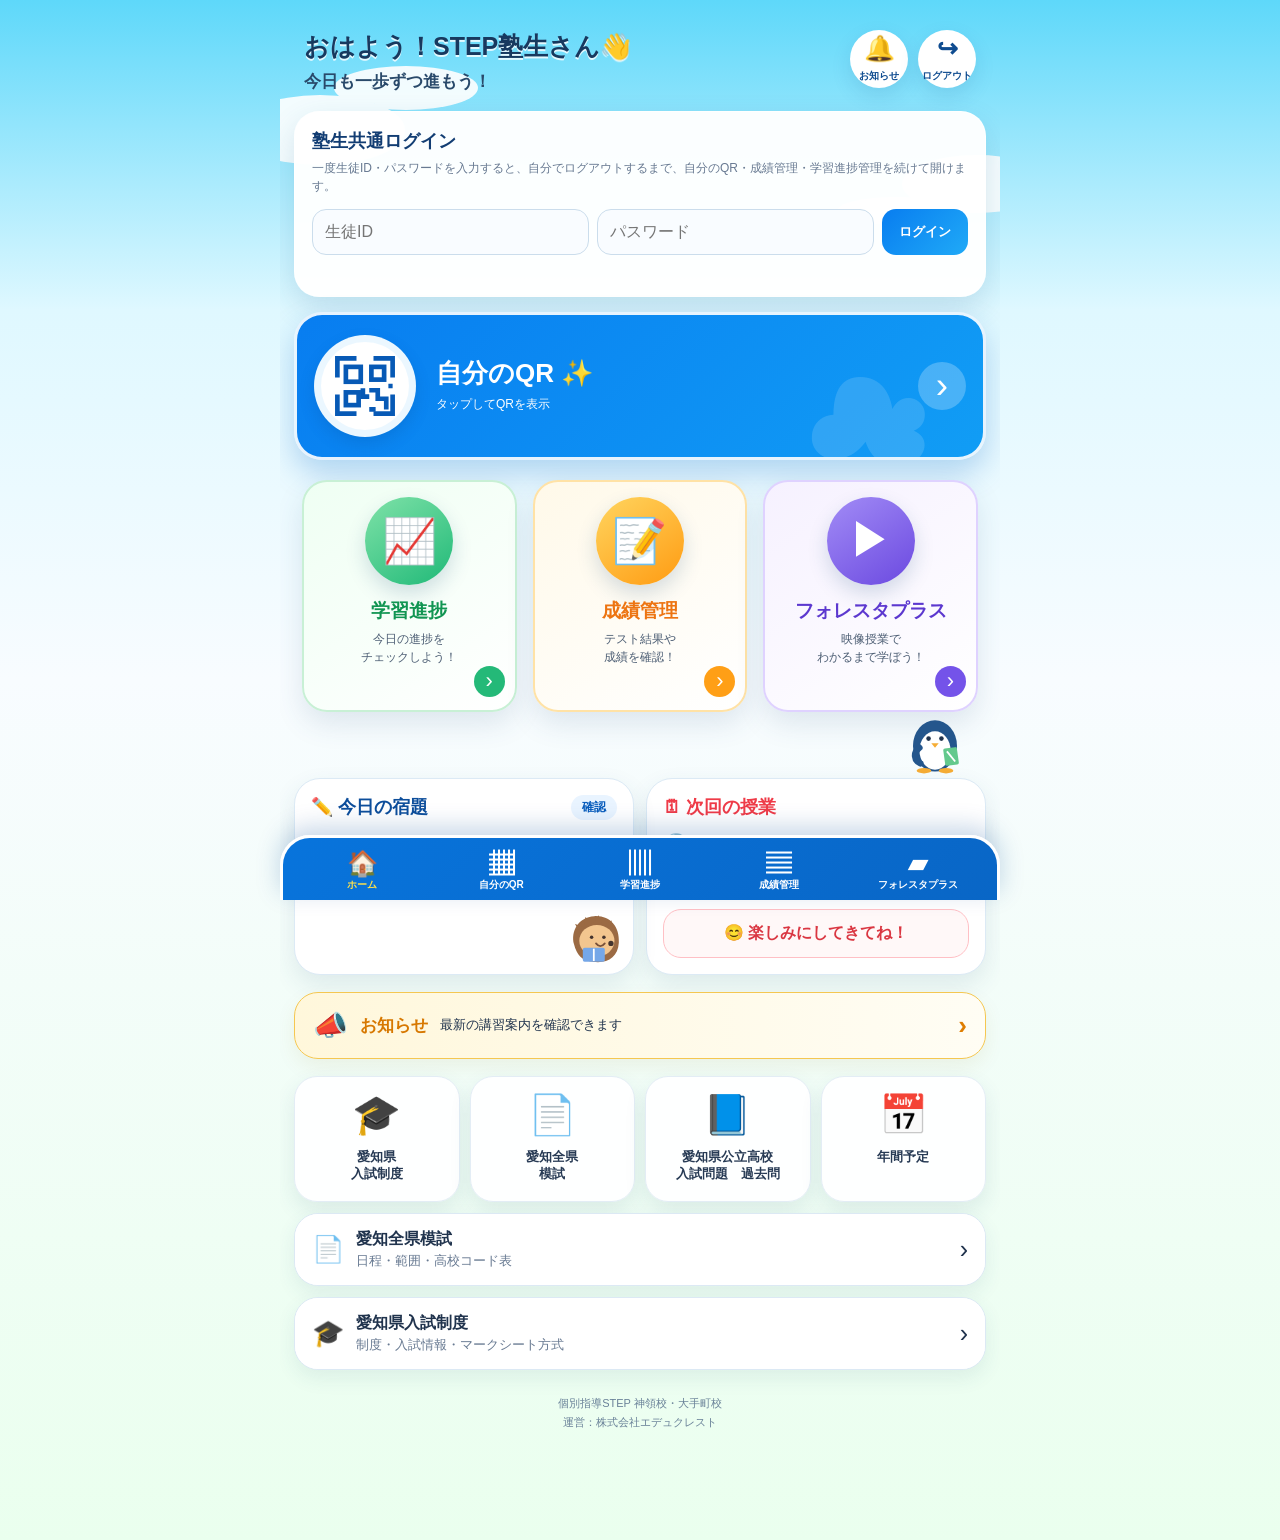
==== index.html @ 85ae15d6 "塾生ログイン更新のキャッシュを切替" ====
<!doctype html>
<html lang="ja">
<head>
<meta charset="utf-8">
<meta name="viewport" content="width=device-width,initial-scale=1,viewport-fit=cover">
<meta name="theme-color" content="#1188ed">
<meta name="apple-mobile-web-app-capable" content="yes">
<meta name="apple-mobile-web-app-title" content="STEP塾生">
<title>STEP 塾生アプリ</title>
<link rel="manifest" href="manifest.webmanifest">
<link rel="icon" href="step-logo.svg" type="image/svg+xml">
<link rel="apple-touch-icon" href="step-logo.svg">
<script>try{if(localStorage.getItem('stepCommonStudentSessionToken')&&localStorage.getItem('stepCommonStudentSessionExpiresAt'))document.documentElement.classList.add('common-session-pending')}catch(e){}</script>
<style>
:root{--blue:#087df0;--blue2:#20aaf7;--navy:#123d73;--green:#24b978;--orange:#ff9f16;--purple:#7453e9;--red:#f34855;--text:#20334d;--muted:#687a92;--line:#dce9f5}
*{box-sizing:border-box}html{background:#dff5ff;scroll-behavior:smooth}body{margin:0;font-family:-apple-system,BlinkMacSystemFont,"Segoe UI","Hiragino Sans","Yu Gothic",sans-serif;color:var(--text);background:linear-gradient(#5ed8fa 0,#dff8ff 310px,#f8fcff 680px,#eaffee 100%)}
a,button{-webkit-tap-highlight-color:transparent}.hidden{display:none!important}.common-session-pending #commonLoggedOut{display:none!important}.common-session-pending #commonLoggedIn{display:grid!important}.app{max-width:720px;margin:auto;min-height:100vh;padding:calc(14px + env(safe-area-inset-top)) 14px calc(106px + env(safe-area-inset-bottom));position:relative;overflow:hidden}.app:before,.app:after{content:"";position:absolute;z-index:0;border-radius:50%;background:#fff;opacity:.9}.app:before{width:170px;height:70px;left:-45px;top:95px;box-shadow:86px -42px 0 -13px #fff}.app:after{width:150px;height:58px;right:-52px;top:155px;box-shadow:-80px 27px 0 -15px #fff}.app>*{position:relative;z-index:1}
.topbar{display:flex;align-items:flex-start;justify-content:space-between;gap:12px;padding:16px 10px 18px}.greeting h1{margin:0;font-size:25px;line-height:1.35;color:#17395f;text-shadow:0 2px 0 rgba(255,255,255,.8)}.greeting p{margin:6px 0 0;font-size:17px;font-weight:800;color:#29496a}.top-actions{display:flex;gap:10px}.round-action{width:58px;height:58px;padding:2px;border:0;border-radius:50%;background:#fff;color:#0f4c90;display:grid;place-items:center;font-weight:800;box-shadow:0 8px 20px rgba(25,93,149,.14);font-size:10px;line-height:1.15}.round-action .ico{font-size:25px;line-height:1}.round-action:active{transform:scale(.96)}
.common-login{margin-bottom:15px;padding:17px;border:1px solid rgba(255,255,255,.9);border-radius:25px;background:rgba(255,255,255,.96);box-shadow:0 12px 30px rgba(30,98,145,.16)}.common-login h2{margin:0;color:var(--navy);font-size:18px}.common-login p{margin:6px 0 13px;color:var(--muted);font-size:12px;line-height:1.55}.common-fields{display:grid;grid-template-columns:1fr 1fr auto;gap:8px}.common-fields input{min-width:0;height:46px;padding:0 12px;border:1px solid #cbddec;border-radius:14px;background:#f9fcff;font:inherit}.common-fields button{min-height:46px;padding:0 17px;border:0;border-radius:14px;background:linear-gradient(135deg,var(--blue),var(--blue2));color:#fff;font-weight:900}.common-message{min-height:17px;margin-top:7px;color:#c72e39;font-size:12px}.common-status{display:grid;grid-template-columns:repeat(3,minmax(0,1fr));align-items:center;gap:0;padding:4px 0}.identity-item{min-width:0;display:grid;grid-template-columns:46px minmax(0,1fr);align-items:center;column-gap:10px;padding:4px 16px;border-right:2px dashed #d6e3f0}.identity-item:last-child{border-right:0}.identity-icon{grid-row:1/3;width:43px;height:43px;border-radius:15px;display:grid;place-items:center;color:#fff;font-size:23px;line-height:1;box-shadow:0 7px 14px rgba(42,92,145,.16);transform:rotate(-2deg)}.identity-id .identity-icon{background:linear-gradient(145deg,#78b8ff,#367bf2)}.identity-name .identity-icon{position:relative;border-radius:50%;background:linear-gradient(145deg,#58d28d,#169e61);transform:none}.identity-name .identity-icon:before{content:"";position:absolute;width:12px;height:12px;border-radius:50%;background:#fff;top:8px;left:50%;transform:translateX(-50%)}.identity-name .identity-icon:after{content:"";position:absolute;width:22px;height:12px;border-radius:12px 12px 7px 7px;background:#fff;bottom:7px;left:50%;transform:translateX(-50%)}.identity-campus .identity-icon{background:linear-gradient(145deg,#a978f6,#547bea);transform:rotate(2deg)}.identity-item small{display:block;align-self:end;color:var(--muted);font-size:11px;font-weight:700;white-space:nowrap}.identity-item b{display:block;align-self:start;margin-top:3px;color:#142f55;font-size:17px;white-space:nowrap;overflow:hidden;text-overflow:ellipsis}
.hero-qr{display:grid;grid-template-columns:108px 1fr auto;align-items:center;gap:14px;min-height:148px;padding:14px 17px;border-radius:28px;background:linear-gradient(135deg,#087df0,#119df5);text-decoration:none;color:#fff;box-shadow:0 14px 30px rgba(5,104,200,.25);border:3px solid rgba(255,255,255,.9);overflow:hidden}.hero-qr:after{content:"☁";position:absolute;right:50px;bottom:-34px;font-size:130px;color:rgba(255,255,255,.14)}.qr-art{width:102px;height:102px;border-radius:50%;background:#fff;display:grid;place-items:center;border:7px solid rgba(230,245,255,.8);box-shadow:0 7px 15px rgba(0,68,140,.18)}.qr-art svg{width:68px;height:68px;fill:none;stroke:#0759b5;stroke-width:2.2}.hero-copy>b{display:block;font-size:26px;line-height:1.15}.hero-copy>span{display:block;margin-top:8px;font-size:12px;line-height:1.4}.spark{color:#ffe03a}.hero-arrow{width:48px;height:48px;border-radius:50%;background:rgba(255,255,255,.24);display:grid;place-items:center;font-size:37px;font-weight:300}
.home-attendance{display:grid;grid-template-columns:repeat(3,minmax(0,1fr));gap:6px;margin-top:8px}.home-attendance-item{padding:6px 8px;border-radius:12px;background:rgba(255,255,255,.18);border:1px solid rgba(255,255,255,.35);text-align:center;color:rgba(255,255,255,.9);font-size:9px;font-weight:800}.home-attendance-item b{display:block;margin-top:1px;color:#fff;font-size:15px}
.main-grid{display:grid;grid-template-columns:repeat(3,1fr);gap:16px;padding:0 8px;margin-top:20px}.feature-card{min-height:200px;padding:15px 10px 13px;border-radius:25px;text-decoration:none;text-align:center;background:#fff;box-shadow:0 12px 28px rgba(43,85,120,.13);border:2px solid #fff;display:flex;flex-direction:column;align-items:center}.feature-card:active,.mini-card:active,.hero-qr:active{transform:scale(.98)}.feature-icon{width:88px;height:88px;border-radius:50%;display:grid;place-items:center;font-size:44px;color:#fff;box-shadow:0 9px 20px rgba(30,80,120,.18)}.progress-card{background:linear-gradient(145deg,#effff3,#fff);border-color:#c8f0d5}.progress-card .feature-icon{background:linear-gradient(145deg,#7fe2a8,#20b978)}.grade-card{background:linear-gradient(145deg,#fff9e9,#fff);border-color:#ffe2a6}.grade-card .feature-icon{background:linear-gradient(145deg,#ffd55f,#ff9b12)}.forest-card{background:linear-gradient(145deg,#f6f1ff,#fff);border-color:#dfd2ff}.forest-card .feature-icon{background:linear-gradient(145deg,#a28cf6,#6b49e0)}.feature-card b{margin-top:13px;font-size:19px}.progress-card b{color:#119552}.grade-card b{color:#ed7411}.forest-card b{color:#5c38cf}.feature-card span{margin-top:6px;color:#4d5e74;font-size:12px;line-height:1.5}.feature-card em{margin-top:auto;align-self:flex-end;width:31px;height:31px;border-radius:50%;display:grid;place-items:center;color:#fff;font-style:normal;font-size:22px}.progress-card em{background:var(--green)}.grade-card em{background:var(--orange)}.forest-card em{background:var(--purple)}
.mascot-strip{height:66px;display:flex;justify-content:flex-end;align-items:center;padding:0 18px 0 0}.mascot{pointer-events:none;user-select:none;flex:0 0 auto}.mascot svg{display:block;width:100%;height:100%}.mascot-study{width:66px;height:66px}.homework-card{position:relative}.homework-card .empty{padding-right:58px}.mascot-homework{position:absolute;right:8px;bottom:6px;width:58px;height:58px}
.section-title{display:flex;align-items:center;gap:8px;margin:22px 5px 10px;color:#0d4e9b}.section-title h2{margin:0;font-size:18px}.section-title .badge{margin-left:auto;padding:4px 11px;border-radius:20px;background:#e9f4ff;color:#075cbc;font-size:12px;font-weight:900}.info-grid{display:grid;grid-template-columns:1fr 1fr;gap:12px}.info-card{padding:16px;border-radius:26px;background:#fff;border:1px solid #dceaf5;box-shadow:0 10px 24px rgba(44,86,120,.11)}.info-card h3{margin:0;font-size:18px;color:#0e4f9d}.info-card .empty{padding:20px 5px;text-align:center;color:#8090a2;font-size:13px}.lesson h3{color:#ef3b48}.lesson-line{display:flex;gap:10px;margin-top:14px;align-items:center}.lesson-line i{font-style:normal;font-size:21px}.lesson-line b{font-size:14px}.cheer{margin-top:14px;padding:13px;border:1px solid #ffc0c5;border-radius:18px;background:#fff8f8;color:#da3742;text-align:center;font-weight:800}
.notice{display:flex;align-items:center;gap:12px;margin:17px 0;padding:16px 18px;border-radius:24px;background:linear-gradient(90deg,#fff7db,#fffdf4);border:1px solid #f5c751;box-shadow:0 8px 20px rgba(135,99,18,.08);text-decoration:none;color:var(--text)}.notice .megaphone{font-size:28px}.notice b{font-size:17px;color:#d77800}.notice span{font-size:13px}.notice strong{margin-left:auto;color:#df7d00;font-size:26px}.resource-grid{display:grid;grid-template-columns:repeat(4,1fr);gap:10px}.mini-card{min-height:126px;padding:15px 8px;border-radius:23px;background:rgba(255,255,255,.96);border:1px solid #e3edf5;box-shadow:0 9px 21px rgba(48,88,120,.11);text-decoration:none;color:#273a54;text-align:center}.mini-card i{display:block;font-style:normal;font-size:39px}.mini-card b{display:block;margin-top:10px;font-size:13px;line-height:1.35}.group{margin-top:11px;border-radius:24px;background:#fff;overflow:hidden;border:1px solid #dce9f4;box-shadow:0 8px 20px rgba(48,88,120,.09)}.group-main{width:100%;border:0;background:#fff;padding:15px 17px;display:flex;align-items:center;gap:12px;text-align:left;color:var(--text);font:inherit}.group-main i{font-style:normal;font-size:26px}.group-main b{font-size:16px}.group-main small{display:block;color:var(--muted);margin-top:2px}.group-main .arrow{margin-left:auto;font-size:25px;transition:.2s}.group.open .arrow{transform:rotate(90deg)}.group-links{display:none;padding:0 10px 10px;background:#f7fbff}.group.open .group-links{display:grid;grid-template-columns:1fr 1fr;gap:8px}.group-links a{padding:12px;border-radius:15px;background:#fff;text-decoration:none;color:var(--text);font-size:12px;font-weight:800;border:1px solid #e0ebf4}.install{display:none;margin:16px 0 0;width:100%;border:0;border-radius:18px;background:#e7f4ff;color:#0757a6;font-weight:900;padding:15px;font-size:14px}.foot{text-align:center;color:#698198;font-size:11px;padding:24px 5px 3px;line-height:1.7}
.bottom-nav{position:fixed;z-index:20;left:50%;transform:translateX(-50%);bottom:0;width:min(720px,100%);padding:10px 10px calc(8px + env(safe-area-inset-bottom));display:grid;grid-template-columns:repeat(5,1fr);background:linear-gradient(135deg,#0874dc,#0966c6);border-radius:30px 30px 0 0;border:3px solid #fff;border-bottom:0;box-shadow:0 -8px 25px rgba(0,75,150,.22)}.bottom-nav a{color:#fff;text-decoration:none;text-align:center;font-size:10px;font-weight:800;white-space:nowrap}.bottom-nav i{display:block;font-style:normal;font-size:25px;line-height:1.2}.bottom-nav a:first-child{color:#ffe14a}
@media(max-width:560px){.topbar{padding-left:4px;padding-right:4px}.greeting h1{font-size:21px}.greeting p{font-size:15px}.round-action{width:52px;height:52px;font-size:9px}.common-fields{grid-template-columns:1fr}.common-login{padding:13px 8px}.common-status{grid-template-columns:repeat(3,minmax(0,1fr))}.identity-item{grid-template-columns:34px minmax(0,1fr);column-gap:6px;padding:3px 7px}.identity-icon{width:32px;height:32px;border-radius:11px;font-size:17px}.identity-item small{font-size:9px}.identity-item b{font-size:13px}.hero-qr{grid-template-columns:120px 1fr auto;gap:12px;padding:16px;min-height:180px}.qr-art{width:116px;height:116px;border-width:7px}.qr-art svg{width:76px;height:76px}.hero-copy b{font-size:25px}.hero-copy span{font-size:13px}.hero-arrow{width:38px;height:38px}.main-grid{gap:10px;padding:0 3px}.feature-card{min-height:174px;padding:12px 6px 10px;border-radius:22px}.feature-icon{width:68px;height:68px;font-size:35px}.feature-card b{margin-top:10px;font-size:16px;line-height:1.25}.forest-card b{font-size:12px;letter-spacing:-.04em;white-space:nowrap}.feature-card span{font-size:10px;line-height:1.4}.feature-card em{width:27px;height:27px;font-size:19px}.mascot-strip{height:48px;padding-right:10px}.mascot-study{width:48px;height:48px}.mascot-homework{width:44px;height:44px}.homework-card .empty{padding-right:44px}.resource-grid{grid-template-columns:repeat(2,1fr)}.bottom-nav a{font-size:9px}.bottom-nav i{font-size:22px}}
@media(max-width:385px){.top-actions{gap:5px}.round-action{width:52px;height:52px;font-size:9px}.greeting h1{font-size:18px}.main-grid{grid-template-columns:1fr;gap:10px;padding:0 4px}.feature-card{min-height:126px;display:grid;grid-template-columns:64px 1fr 28px;padding:12px;text-align:left;gap:10px}.feature-icon{width:60px;height:60px;font-size:31px;grid-row:1/4}.feature-card b,.forest-card b{margin:3px 0 0;font-size:16px;letter-spacing:normal}.feature-card span{margin:2px 0}.feature-card em{grid-column:3;grid-row:1/4;align-self:center}.info-grid{grid-template-columns:1fr}.hero-qr{grid-template-columns:92px 1fr}.hero-arrow{display:none}.qr-art{width:90px;height:90px}.qr-art svg{width:60px;height:60px}.hero-copy b{font-size:21px}}

/* スマホではQR・時刻・ポイントを1枚のカード内へコンパクトに収める */
@media(max-width:560px){
  .hero-qr{grid-template-columns:78px minmax(0,1fr) 34px;gap:10px;min-height:132px;padding:13px 14px;border-radius:24px;align-items:center}
  .qr-art{width:76px;height:76px;border-width:5px}
  .qr-art svg{width:50px;height:50px}
  .hero-copy{min-width:0}
  .hero-copy>b{font-size:22px}
  .hero-copy>span{margin-top:6px;font-size:10px}
  .home-attendance{grid-template-columns:repeat(3,minmax(0,1fr));gap:5px;margin-top:8px}
  .home-attendance-item{min-width:0;padding:7px 2px 6px;border-radius:10px;background:rgba(255,255,255,.23);border-color:rgba(255,255,255,.55);color:#fff;font-size:9px;line-height:1.2;white-space:nowrap}
  .home-attendance-item b{margin-top:3px;font-size:14px;line-height:1.15;color:#fff}
  .hero-arrow{width:32px;height:32px;font-size:25px;line-height:1;align-self:center;justify-self:end}
}
</style>
</head>
<body>
<main class="app">
<header class="topbar">
  <div class="greeting"><h1>おはよう！<span id="greetingName">STEP塾生</span>さん👋</h1><p>今日も一歩ずつ進もう！</p></div>
  <div class="top-actions"><button class="round-action" type="button" onclick="document.getElementById('noticeArea').scrollIntoView()"><span class="ico">🔔</span>お知らせ</button><button id="topLogout" class="round-action" type="button"><span class="ico">↪</span>ログアウト</button></div>
</header>
<section class="common-login" aria-labelledby="commonLoginTitle">
  <div id="commonLoggedOut"><h2 id="commonLoginTitle">塾生共通ログイン</h2><p>一度生徒ID・パスワードを入力すると、自分でログアウトするまで、自分のQR・成績管理・学習進捗管理を続けて開けます。</p><form id="commonLoginForm" class="common-fields" autocomplete="off"><input id="commonStudentId" aria-label="生徒ID" placeholder="生徒ID" autocomplete="username" required><input id="commonPassword" aria-label="パスワード" placeholder="パスワード" type="password" autocomplete="current-password" required><button id="commonLoginButton" type="submit">ログイン</button></form><div id="commonLoginMessage" class="common-message" role="alert" aria-live="polite"></div></div>
  <div id="commonLoggedIn" class="common-status hidden"><div class="identity-item identity-id"><span class="identity-icon" aria-hidden="true">🪪</span><small>生徒ID</small><b id="commonStudentCode"></b></div><div class="identity-item identity-name"><span class="identity-icon" aria-hidden="true"></span><small>氏名</small><b id="commonStudentName"></b></div><div class="identity-item identity-campus"><span class="identity-icon" aria-hidden="true">🏫</span><small>校舎名</small><b id="commonStudentCampus"></b></div></div>
</section>
<a class="hero-qr requires-common" href="./my_qr.html"><div class="qr-art"><svg viewBox="0 0 32 32" aria-hidden="true"><path d="M3 12V3h9M20 3h9v9M29 20v9h-9M12 29H3v-9"/><rect x="7" y="7" width="7" height="7"/><rect x="19" y="7" width="6" height="6"/><rect x="7" y="19" width="6" height="6"/><path d="M18 18h4v4h4v5M18 27h3M27 16h2M15 17v4h3"/></svg></div><div class="hero-copy"><b>自分のQR <span class="spark">✨</span></b><div id="homeAttendance" class="home-attendance hidden" aria-live="polite"><div class="home-attendance-item">本日の入塾<b id="homeEntryAt">―</b></div><div class="home-attendance-item">本日の退塾<b id="homeExitAt">―</b></div><div class="home-attendance-item">ポイント<b id="homePoints">―</b></div></div><span id="qrPrompt">タップしてQRを表示</span></div><div class="hero-arrow">›</div></a>
<nav class="main-grid" aria-label="主な機能">
<a class="feature-card progress-card requires-common" href="https://stepkobetsu-hub.github.io/foresta-step-progress/"><div class="feature-icon">📈</div><b>学習進捗</b><span>今日の進捗を<br>チェックしよう！</span><em>›</em></a>
<a class="feature-card grade-card requires-common" href="https://stepkobetsu-hub.github.io/seiseki-kanri/juku_app.html"><div class="feature-icon">📝</div><b>成績管理</b><span>テスト結果や<br>成績を確認！</span><em>›</em></a>
<a class="feature-card forest-card" href="./forestaplus.html"><div class="feature-icon">▶</div><b>フォレスタプラス</b><span>映像授業で<br>わかるまで学ぼう！</span><em>›</em></a>
</nav>
<div class="mascot-strip" aria-hidden="true"><div class="mascot mascot-study"><svg viewBox="0 0 72 72" focusable="false"><ellipse cx="36" cy="37" rx="24" ry="28" fill="#24568c"/><ellipse cx="36" cy="42" rx="17" ry="21" fill="#fff"/><circle cx="29" cy="29" r="2.5" fill="#20334d"/><circle cx="43" cy="29" r="2.5" fill="#20334d"/><path d="M32 34h8l-4 5z" fill="#f6ad35"/><ellipse cx="24" cy="64" rx="8" ry="3" fill="#f6ad35"/><ellipse cx="48" cy="64" rx="8" ry="3" fill="#f6ad35"/><rect x="46" y="39" width="15" height="19" rx="2" fill="#63c98c" transform="rotate(-8 53.5 48.5)"/><path d="M49 43l9 11" fill="none" stroke="#fff" stroke-width="2"/><path d="M19 39c-7 5-6 14 1 17" fill="none" stroke="#24568c" stroke-width="7" stroke-linecap="round"/></svg></div></div>
<div class="info-grid">
<section class="info-card homework-card"><div class="section-title" style="margin:0"><h2>✏️ 今日の宿題</h2><span class="badge">確認</span></div><div class="empty">学習進捗から確認できます</div><div class="mascot mascot-homework" aria-hidden="true"><svg viewBox="0 0 66 66" focusable="false"><path d="M8 39C4 24 13 8 31 7c18-1 29 12 28 30-1 17-13 24-29 22C17 58 11 51 8 39z" fill="#9b6a43"/><path d="M14 24l-5-8 10 3 2-11 8 8 7-10 4 11 11-5-3 12" fill="#9b6a43"/><ellipse cx="34" cy="35" rx="20" ry="18" fill="#f3c68f"/><circle cx="28" cy="31" r="2" fill="#44342e"/><circle cx="42" cy="31" r="2" fill="#44342e"/><circle cx="50" cy="38" r="3" fill="#44342e"/><path d="M33 38c3 4 7 4 10 0" fill="none" stroke="#77503a" stroke-width="2" stroke-linecap="round"/><rect x="18" y="43" width="25" height="16" rx="2" fill="#75a7e8"/><path d="M30.5 44v14" fill="none" stroke="#fff" stroke-width="2"/></svg></div></section>
<section class="info-card lesson"><h3>🗓 次回の授業</h3><div class="lesson-line"><i>🕒</i><b>時間割を確認してください</b></div><div class="lesson-line"><i>📖</i><b>忘れ物がないようにしよう</b></div><div class="cheer">😊 楽しみにしてきてね！</div></section>
</div>
<a id="noticeArea" class="notice" href="https://www.step-edu.net/services-4"><span class="megaphone">📣</span><b>お知らせ</b><span>最新の講習案内を確認できます</span><strong>›</strong></a>
<nav class="resource-grid">
<a class="mini-card" href="#admissionPanel"><i>🎓</i><b>愛知県<br>入試制度</b></a><a class="mini-card" href="#examPanel"><i>📄</i><b>愛知全県<br>模試</b></a><a class="mini-card" href="https://www.zenkenmoshi.jp/past-exam/"><i>📘</i><b>愛知県公立高校<br>入試問題　過去問</b></a><a class="mini-card" href="https://www.step-edu.net/%E8%A4%87%E8%A3%BD-line%E7%94%A8%E3%81%8A%E7%9F%A5%E3%82%89%E3%81%9B%E3%83%9A%E3%83%BC%E3%82%B8"><i>📅</i><b>年間予定</b></a>
</nav>
<section class="group" id="examPanel"><button class="group-main" id="examToggle" type="button" aria-expanded="false"><i>📄</i><span><b>愛知全県模試</b><small>日程・範囲・高校コード表</small></span><span class="arrow">›</span></button><div class="group-links"><a href="https://drive.google.com/file/d/1imGWgnzIdP69yqtmqLIi6IvXgslTeLaW/view?usp=sharing">全県模試日程</a><a href="https://www.zenkenmoshi.jp/about/">全県模試範囲</a><a href="https://drive.google.com/file/d/1J6IQB1Nu9xbolbDAR6FrVGZleKjZ1XbT/view?usp=sharing">高校コード表</a></div></section>
<section class="group" id="admissionPanel"><button class="group-main" id="admissionToggle" type="button" aria-expanded="false"><i>🎓</i><span><b>愛知県入試制度</b><small>制度・入試情報・マークシート方式</small></span><span class="arrow">›</span></button><div class="group-links"><a href="https://www.zenkenmoshi.jp/exam/">高校入試情報</a><a href="https://drive.google.com/file/d/16W1_1cm3W92AiDo5LL1vsI8OAM6zdaFB/view">マークシート方式</a><a href="https://drive.google.com/file/d/1C1ouBIKm6adDgTjIe--hQRGBJ5Mx7-oX/view">入試制度変更</a></div></section>
<button id="installBtn" class="install" type="button">ホーム画面にアプリを追加</button><footer class="foot">個別指導STEP 神領校・大手町校<br>運営：株式会社エデュクレスト</footer>
</main>
<nav class="bottom-nav"><a href="#"><i>🏠</i>ホーム</a><a class="requires-common" href="./my_qr.html"><i>▦</i>自分のQR</a><a class="requires-common" href="https://stepkobetsu-hub.github.io/foresta-step-progress/"><i>▥</i>学習進捗</a><a class="requires-common" href="https://stepkobetsu-hub.github.io/seiseki-kanri/juku_app.html"><i>▤</i>成績管理</a><a href="./forestaplus.html"><i>▰</i>フォレスタプラス</a></nav>
<script>
const COMMON_TOKEN_KEY='stepCommonStudentSessionToken',COMMON_EXPIRES_KEY='stepCommonStudentSessionExpiresAt',COMMON_PROFILE_KEY='stepCommonStudentProfile';const MY_QR_API_URL='https://script.google.com/macros/s/AKfycbw8L36Fj8SKtvNHQBi41FMqAPvDLGAdu1bbLxvd-78A8dFUOkWGnYRE-8PRNq7QZOl70w/exec';let commonApiUrlPromise;
function resolveCommonApiUrl(){if(!commonApiUrlPromise)commonApiUrlPromise=fetch('../foresta-step-progress/',{cache:'no-store'}).then(r=>{if(!r.ok)throw new Error('ログイン接続先を確認できません。');return r.text()}).then(s=>{const m=s.match(/const\s+API_URL\s*=\s*['"]([^'"]+)['"]/);if(!m)throw new Error('ログイン接続先を確認できません。');return m[1]});return commonApiUrlPromise}
async function commonApi(payload){const r=await fetch(await resolveCommonApiUrl(),{method:'POST',headers:{'Content-Type':'text/plain;charset=utf-8'},body:JSON.stringify(payload),cache:'no-store',redirect:'follow'});if(!r.ok)throw new Error('ログインサーバーへ接続できません。');return r.json()}
function readCommonSession(){try{const token=localStorage.getItem(COMMON_TOKEN_KEY)||'',expiresAt=localStorage.getItem(COMMON_EXPIRES_KEY)||'';return token?{token,expiresAt}:null}catch(e){return null}}
function saveCommonSession(token,expiresAt,profile){localStorage.setItem(COMMON_TOKEN_KEY,String(token));localStorage.setItem(COMMON_EXPIRES_KEY,String(expiresAt));if(profile)localStorage.setItem(COMMON_PROFILE_KEY,JSON.stringify(profile))}
function readCommonProfile(){try{return JSON.parse(localStorage.getItem(COMMON_PROFILE_KEY)||'null')}catch(e){return null}}
function clearCommonSession(){localStorage.removeItem(COMMON_TOKEN_KEY);localStorage.removeItem(COMMON_EXPIRES_KEY);localStorage.removeItem(COMMON_PROFILE_KEY);sessionStorage.removeItem('fsSession');sessionStorage.removeItem('studentMe');sessionStorage.removeItem('stepMyQrDisplayCache');localStorage.removeItem('stepMyQrSessionToken');localStorage.removeItem('stepMyQrSessionExpiresAt')}
function renderCommonLogin(loggedIn,p={}){document.documentElement.classList.remove('common-session-pending');commonLoggedOut.classList.toggle('hidden',loggedIn);commonLoggedIn.classList.toggle('hidden',!loggedIn);commonStudentName.textContent=loggedIn?(p.name||'氏名未登録'):'';commonStudentCode.textContent=loggedIn?(p.studentId||'未登録'):'';commonStudentCampus.textContent=loggedIn?(p.campus||'未登録'):'';greetingName.textContent=loggedIn?(p.name||'STEP塾生'):'STEP塾生';if(!loggedIn)homeAttendance.classList.add('hidden')}
async function refreshHomeAttendance(){const s=readCommonSession();if(!s){homeAttendance.classList.add('hidden');return}try{const r=await fetch(MY_QR_API_URL,{method:'POST',headers:{'Content-Type':'text/plain;charset=utf-8'},body:JSON.stringify({action:'myQrCommonGet',commonToken:s.token}),cache:'no-store',redirect:'follow'}).then(x=>x.json());if(!r.ok)return;homeEntryAt.textContent=r.attendance&&r.attendance.entryAt?r.attendance.entryAt:'―';homeExitAt.textContent=r.attendance&&r.attendance.exitAt?r.attendance.exitAt:'―';homePoints.textContent=Number.isFinite(Number(r.points))?String(Number(r.points))+' pt':'―';homeAttendance.classList.remove('hidden')}catch(e){}}
async function validateCommonSession(){const s=readCommonSession();if(!s){clearCommonSession();renderCommonLogin(false);return false}const cached=readCommonProfile();if(cached)renderCommonLogin(true,cached);try{const r=await commonApi({action:'getCommonStudentSession',token:s.token});if(!r.success||r.role!=='STUDENT'||!r.profile){clearCommonSession();renderCommonLogin(false);return false}saveCommonSession(s.token,r.expiresAt||s.expiresAt,r.profile);renderCommonLogin(true,r.profile);refreshHomeAttendance();return true}catch(e){if(cached){renderCommonLogin(true,cached);return true}renderCommonLogin(false);return false}}
commonLoginForm.addEventListener('submit',async e=>{e.preventDefault();const id=commonStudentId.value.trim(),password=commonPassword.value,b=commonLoginButton,m=commonLoginMessage;b.disabled=true;b.textContent='確認中…';m.textContent='';try{const r=await commonApi({action:'studentLogin',studentId:id,password});if(!r.success||r.role!=='STUDENT'||!r.token||!r.expiresAt||!r.profile)throw new Error(r.error||'生徒IDまたはパスワードが違います。');saveCommonSession(r.token,r.expiresAt,r.profile);commonStudentId.value='';commonPassword.value='';renderCommonLogin(true,r.profile);refreshHomeAttendance()}catch(err){commonPassword.value='';m.textContent=err.message||'ログインできませんでした。'}finally{b.disabled=false;b.textContent='ログイン'}});
async function logout(){const s=readCommonSession();clearCommonSession();renderCommonLogin(false);if(s)commonApi({action:'logout',token:s.token}).catch(()=>{})}topLogout.addEventListener('click',logout);
document.querySelectorAll('.requires-common').forEach(link=>link.addEventListener('click',e=>{if(readCommonSession())return;e.preventDefault();commonLoginTitle.scrollIntoView({behavior:'smooth',block:'center'});commonStudentId.focus();commonLoginMessage.textContent='先に塾生共通ログインをしてください。'}));validateCommonSession();setInterval(refreshHomeAttendance,10000);
function setupGroup(p,t){const panel=document.getElementById(p),toggle=document.getElementById(t);toggle.addEventListener('click',()=>{const open=panel.classList.toggle('open');toggle.setAttribute('aria-expanded',String(open))})}setupGroup('examPanel','examToggle');setupGroup('admissionPanel','admissionToggle');
let deferredPrompt=null;const installBtn=document.getElementById('installBtn');window.addEventListener('beforeinstallprompt',e=>{e.preventDefault();deferredPrompt=e;installBtn.style.display='block'});installBtn.addEventListener('click',async()=>{if(!deferredPrompt)return;deferredPrompt.prompt();await deferredPrompt.userChoice;deferredPrompt=null;installBtn.style.display='none'});if('serviceWorker'in navigator)window.addEventListener('load',()=>navigator.serviceWorker.register('./sw.js?v=21').catch(()=>{}));
</script>
</body></html>
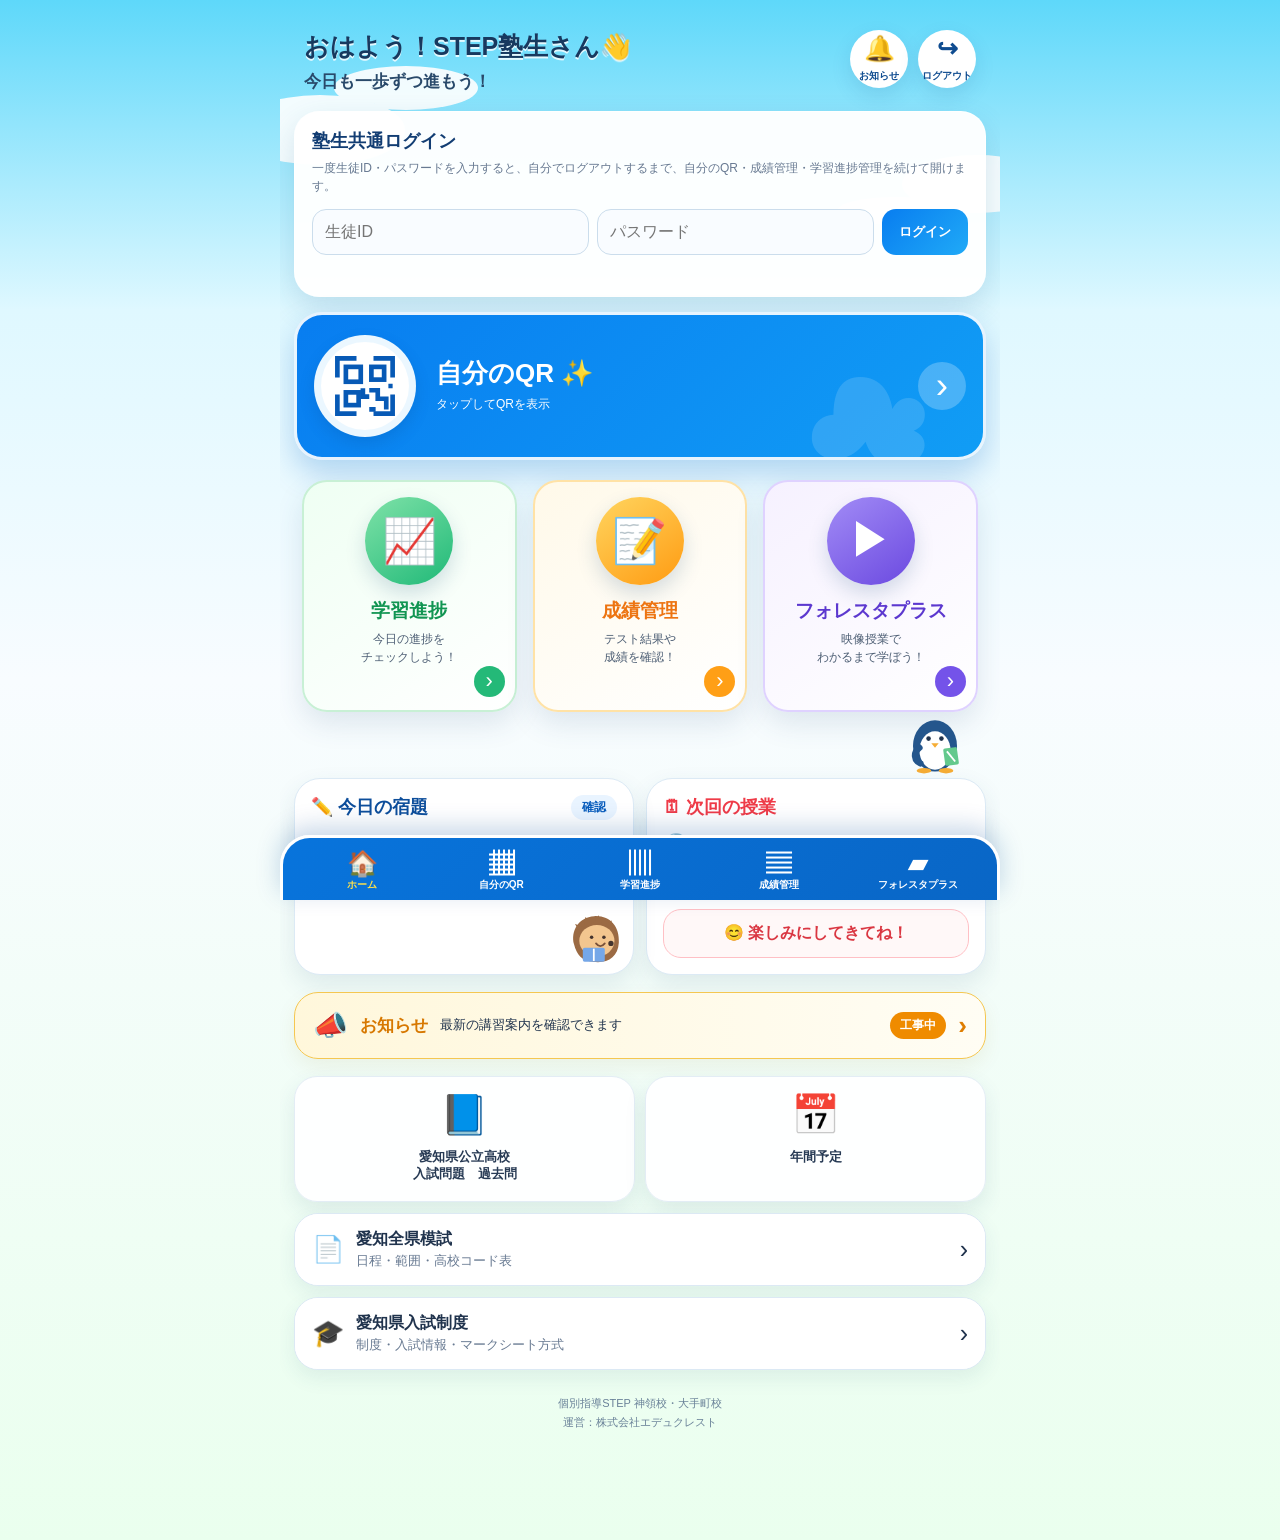
==== commit fe20cc17: "生徒アプリの重複リンク削除と工事中表示" ====
--- a/index.html
+++ b/index.html
@@ -22,7 +22,7 @@
 .main-grid{display:grid;grid-template-columns:repeat(3,1fr);gap:16px;padding:0 8px;margin-top:20px}.feature-card{min-height:200px;padding:15px 10px 13px;border-radius:25px;text-decoration:none;text-align:center;background:#fff;box-shadow:0 12px 28px rgba(43,85,120,.13);border:2px solid #fff;display:flex;flex-direction:column;align-items:center}.feature-card:active,.mini-card:active,.hero-qr:active{transform:scale(.98)}.feature-icon{width:88px;height:88px;border-radius:50%;display:grid;place-items:center;font-size:44px;color:#fff;box-shadow:0 9px 20px rgba(30,80,120,.18)}.progress-card{background:linear-gradient(145deg,#effff3,#fff);border-color:#c8f0d5}.progress-card .feature-icon{background:linear-gradient(145deg,#7fe2a8,#20b978)}.grade-card{background:linear-gradient(145deg,#fff9e9,#fff);border-color:#ffe2a6}.grade-card .feature-icon{background:linear-gradient(145deg,#ffd55f,#ff9b12)}.forest-card{background:linear-gradient(145deg,#f6f1ff,#fff);border-color:#dfd2ff}.forest-card .feature-icon{background:linear-gradient(145deg,#a28cf6,#6b49e0)}.feature-card b{margin-top:13px;font-size:19px}.progress-card b{color:#119552}.grade-card b{color:#ed7411}.forest-card b{color:#5c38cf}.feature-card span{margin-top:6px;color:#4d5e74;font-size:12px;line-height:1.5}.feature-card em{margin-top:auto;align-self:flex-end;width:31px;height:31px;border-radius:50%;display:grid;place-items:center;color:#fff;font-style:normal;font-size:22px}.progress-card em{background:var(--green)}.grade-card em{background:var(--orange)}.forest-card em{background:var(--purple)}
 .mascot-strip{height:66px;display:flex;justify-content:flex-end;align-items:center;padding:0 18px 0 0}.mascot{pointer-events:none;user-select:none;flex:0 0 auto}.mascot svg{display:block;width:100%;height:100%}.mascot-study{width:66px;height:66px}.homework-card{position:relative}.homework-card .empty{padding-right:58px}.mascot-homework{position:absolute;right:8px;bottom:6px;width:58px;height:58px}
 .section-title{display:flex;align-items:center;gap:8px;margin:22px 5px 10px;color:#0d4e9b}.section-title h2{margin:0;font-size:18px}.section-title .badge{margin-left:auto;padding:4px 11px;border-radius:20px;background:#e9f4ff;color:#075cbc;font-size:12px;font-weight:900}.info-grid{display:grid;grid-template-columns:1fr 1fr;gap:12px}.info-card{padding:16px;border-radius:26px;background:#fff;border:1px solid #dceaf5;box-shadow:0 10px 24px rgba(44,86,120,.11)}.info-card h3{margin:0;font-size:18px;color:#0e4f9d}.info-card .empty{padding:20px 5px;text-align:center;color:#8090a2;font-size:13px}.lesson h3{color:#ef3b48}.lesson-line{display:flex;gap:10px;margin-top:14px;align-items:center}.lesson-line i{font-style:normal;font-size:21px}.lesson-line b{font-size:14px}.cheer{margin-top:14px;padding:13px;border:1px solid #ffc0c5;border-radius:18px;background:#fff8f8;color:#da3742;text-align:center;font-weight:800}
-.notice{display:flex;align-items:center;gap:12px;margin:17px 0;padding:16px 18px;border-radius:24px;background:linear-gradient(90deg,#fff7db,#fffdf4);border:1px solid #f5c751;box-shadow:0 8px 20px rgba(135,99,18,.08);text-decoration:none;color:var(--text)}.notice .megaphone{font-size:28px}.notice b{font-size:17px;color:#d77800}.notice span{font-size:13px}.notice strong{margin-left:auto;color:#df7d00;font-size:26px}.resource-grid{display:grid;grid-template-columns:repeat(4,1fr);gap:10px}.mini-card{min-height:126px;padding:15px 8px;border-radius:23px;background:rgba(255,255,255,.96);border:1px solid #e3edf5;box-shadow:0 9px 21px rgba(48,88,120,.11);text-decoration:none;color:#273a54;text-align:center}.mini-card i{display:block;font-style:normal;font-size:39px}.mini-card b{display:block;margin-top:10px;font-size:13px;line-height:1.35}.group{margin-top:11px;border-radius:24px;background:#fff;overflow:hidden;border:1px solid #dce9f4;box-shadow:0 8px 20px rgba(48,88,120,.09)}.group-main{width:100%;border:0;background:#fff;padding:15px 17px;display:flex;align-items:center;gap:12px;text-align:left;color:var(--text);font:inherit}.group-main i{font-style:normal;font-size:26px}.group-main b{font-size:16px}.group-main small{display:block;color:var(--muted);margin-top:2px}.group-main .arrow{margin-left:auto;font-size:25px;transition:.2s}.group.open .arrow{transform:rotate(90deg)}.group-links{display:none;padding:0 10px 10px;background:#f7fbff}.group.open .group-links{display:grid;grid-template-columns:1fr 1fr;gap:8px}.group-links a{padding:12px;border-radius:15px;background:#fff;text-decoration:none;color:var(--text);font-size:12px;font-weight:800;border:1px solid #e0ebf4}.install{display:none;margin:16px 0 0;width:100%;border:0;border-radius:18px;background:#e7f4ff;color:#0757a6;font-weight:900;padding:15px;font-size:14px}.foot{text-align:center;color:#698198;font-size:11px;padding:24px 5px 3px;line-height:1.7}
+.notice{display:flex;align-items:center;gap:12px;margin:17px 0;padding:16px 18px;border-radius:24px;background:linear-gradient(90deg,#fff7db,#fffdf4);border:1px solid #f5c751;box-shadow:0 8px 20px rgba(135,99,18,.08);text-decoration:none;color:var(--text)}.notice .megaphone{font-size:28px}.notice b{font-size:17px;color:#d77800}.notice span{font-size:13px}.notice .construction-label{margin-left:auto;padding:5px 10px;border-radius:999px;background:#ef8b00;color:#fff;font-size:12px;font-weight:900;white-space:nowrap}.notice strong{color:#df7d00;font-size:26px}.resource-grid{display:grid;grid-template-columns:repeat(2,1fr);gap:10px}.mini-card{min-height:126px;padding:15px 8px;border-radius:23px;background:rgba(255,255,255,.96);border:1px solid #e3edf5;box-shadow:0 9px 21px rgba(48,88,120,.11);text-decoration:none;color:#273a54;text-align:center}.mini-card i{display:block;font-style:normal;font-size:39px}.mini-card b{display:block;margin-top:10px;font-size:13px;line-height:1.35}.group{margin-top:11px;border-radius:24px;background:#fff;overflow:hidden;border:1px solid #dce9f4;box-shadow:0 8px 20px rgba(48,88,120,.09)}.group-main{width:100%;border:0;background:#fff;padding:15px 17px;display:flex;align-items:center;gap:12px;text-align:left;color:var(--text);font:inherit}.group-main i{font-style:normal;font-size:26px}.group-main b{font-size:16px}.group-main small{display:block;color:var(--muted);margin-top:2px}.group-main .arrow{margin-left:auto;font-size:25px;transition:.2s}.group.open .arrow{transform:rotate(90deg)}.group-links{display:none;padding:0 10px 10px;background:#f7fbff}.group.open .group-links{display:grid;grid-template-columns:1fr 1fr;gap:8px}.group-links a{padding:12px;border-radius:15px;background:#fff;text-decoration:none;color:var(--text);font-size:12px;font-weight:800;border:1px solid #e0ebf4}.install{display:none;margin:16px 0 0;width:100%;border:0;border-radius:18px;background:#e7f4ff;color:#0757a6;font-weight:900;padding:15px;font-size:14px}.foot{text-align:center;color:#698198;font-size:11px;padding:24px 5px 3px;line-height:1.7}
 .bottom-nav{position:fixed;z-index:20;left:50%;transform:translateX(-50%);bottom:0;width:min(720px,100%);padding:10px 10px calc(8px + env(safe-area-inset-bottom));display:grid;grid-template-columns:repeat(5,1fr);background:linear-gradient(135deg,#0874dc,#0966c6);border-radius:30px 30px 0 0;border:3px solid #fff;border-bottom:0;box-shadow:0 -8px 25px rgba(0,75,150,.22)}.bottom-nav a{color:#fff;text-decoration:none;text-align:center;font-size:10px;font-weight:800;white-space:nowrap}.bottom-nav i{display:block;font-style:normal;font-size:25px;line-height:1.2}.bottom-nav a:first-child{color:#ffe14a}
 @media(max-width:560px){.topbar{padding-left:4px;padding-right:4px}.greeting h1{font-size:21px}.greeting p{font-size:15px}.round-action{width:52px;height:52px;font-size:9px}.common-fields{grid-template-columns:1fr}.common-login{padding:13px 8px}.common-status{grid-template-columns:repeat(3,minmax(0,1fr))}.identity-item{grid-template-columns:34px minmax(0,1fr);column-gap:6px;padding:3px 7px}.identity-icon{width:32px;height:32px;border-radius:11px;font-size:17px}.identity-item small{font-size:9px}.identity-item b{font-size:13px}.hero-qr{grid-template-columns:120px 1fr auto;gap:12px;padding:16px;min-height:180px}.qr-art{width:116px;height:116px;border-width:7px}.qr-art svg{width:76px;height:76px}.hero-copy b{font-size:25px}.hero-copy span{font-size:13px}.hero-arrow{width:38px;height:38px}.main-grid{gap:10px;padding:0 3px}.feature-card{min-height:174px;padding:12px 6px 10px;border-radius:22px}.feature-icon{width:68px;height:68px;font-size:35px}.feature-card b{margin-top:10px;font-size:16px;line-height:1.25}.forest-card b{font-size:12px;letter-spacing:-.04em;white-space:nowrap}.feature-card span{font-size:10px;line-height:1.4}.feature-card em{width:27px;height:27px;font-size:19px}.mascot-strip{height:48px;padding-right:10px}.mascot-study{width:48px;height:48px}.mascot-homework{width:44px;height:44px}.homework-card .empty{padding-right:44px}.resource-grid{grid-template-columns:repeat(2,1fr)}.bottom-nav a{font-size:9px}.bottom-nav i{font-size:22px}}
 @media(max-width:385px){.top-actions{gap:5px}.round-action{width:52px;height:52px;font-size:9px}.greeting h1{font-size:18px}.main-grid{grid-template-columns:1fr;gap:10px;padding:0 4px}.feature-card{min-height:126px;display:grid;grid-template-columns:64px 1fr 28px;padding:12px;text-align:left;gap:10px}.feature-icon{width:60px;height:60px;font-size:31px;grid-row:1/4}.feature-card b,.forest-card b{margin:3px 0 0;font-size:16px;letter-spacing:normal}.feature-card span{margin:2px 0}.feature-card em{grid-column:3;grid-row:1/4;align-self:center}.info-grid{grid-template-columns:1fr}.hero-qr{grid-template-columns:92px 1fr}.hero-arrow{display:none}.qr-art{width:90px;height:90px}.qr-art svg{width:60px;height:60px}.hero-copy b{font-size:21px}}
@@ -63,9 +63,9 @@
 <section class="info-card homework-card"><div class="section-title" style="margin:0"><h2>✏️ 今日の宿題</h2><span class="badge">確認</span></div><div class="empty">学習進捗から確認できます</div><div class="mascot mascot-homework" aria-hidden="true"><svg viewBox="0 0 66 66" focusable="false"><path d="M8 39C4 24 13 8 31 7c18-1 29 12 28 30-1 17-13 24-29 22C17 58 11 51 8 39z" fill="#9b6a43"/><path d="M14 24l-5-8 10 3 2-11 8 8 7-10 4 11 11-5-3 12" fill="#9b6a43"/><ellipse cx="34" cy="35" rx="20" ry="18" fill="#f3c68f"/><circle cx="28" cy="31" r="2" fill="#44342e"/><circle cx="42" cy="31" r="2" fill="#44342e"/><circle cx="50" cy="38" r="3" fill="#44342e"/><path d="M33 38c3 4 7 4 10 0" fill="none" stroke="#77503a" stroke-width="2" stroke-linecap="round"/><rect x="18" y="43" width="25" height="16" rx="2" fill="#75a7e8"/><path d="M30.5 44v14" fill="none" stroke="#fff" stroke-width="2"/></svg></div></section>
 <section class="info-card lesson"><h3>🗓 次回の授業</h3><div class="lesson-line"><i>🕒</i><b>時間割を確認してください</b></div><div class="lesson-line"><i>📖</i><b>忘れ物がないようにしよう</b></div><div class="cheer">😊 楽しみにしてきてね！</div></section>
 </div>
-<a id="noticeArea" class="notice" href="https://www.step-edu.net/services-4"><span class="megaphone">📣</span><b>お知らせ</b><span>最新の講習案内を確認できます</span><strong>›</strong></a>
+<a id="noticeArea" class="notice" href="https://www.step-edu.net/services-4"><span class="megaphone">📣</span><b>お知らせ</b><span>最新の講習案内を確認できます</span><span class="construction-label">工事中</span><strong>›</strong></a>
 <nav class="resource-grid">
-<a class="mini-card" href="#admissionPanel"><i>🎓</i><b>愛知県<br>入試制度</b></a><a class="mini-card" href="#examPanel"><i>📄</i><b>愛知全県<br>模試</b></a><a class="mini-card" href="https://www.zenkenmoshi.jp/past-exam/"><i>📘</i><b>愛知県公立高校<br>入試問題　過去問</b></a><a class="mini-card" href="https://www.step-edu.net/%E8%A4%87%E8%A3%BD-line%E7%94%A8%E3%81%8A%E7%9F%A5%E3%82%89%E3%81%9B%E3%83%9A%E3%83%BC%E3%82%B8"><i>📅</i><b>年間予定</b></a>
+<a class="mini-card" href="https://www.zenkenmoshi.jp/past-exam/"><i>📘</i><b>愛知県公立高校<br>入試問題　過去問</b></a><a class="mini-card" href="https://www.step-edu.net/%E8%A4%87%E8%A3%BD-line%E7%94%A8%E3%81%8A%E7%9F%A5%E3%82%89%E3%81%9B%E3%83%9A%E3%83%BC%E3%82%B8"><i>📅</i><b>年間予定</b></a>
 </nav>
 <section class="group" id="examPanel"><button class="group-main" id="examToggle" type="button" aria-expanded="false"><i>📄</i><span><b>愛知全県模試</b><small>日程・範囲・高校コード表</small></span><span class="arrow">›</span></button><div class="group-links"><a href="https://drive.google.com/file/d/1imGWgnzIdP69yqtmqLIi6IvXgslTeLaW/view?usp=sharing">全県模試日程</a><a href="https://www.zenkenmoshi.jp/about/">全県模試範囲</a><a href="https://drive.google.com/file/d/1J6IQB1Nu9xbolbDAR6FrVGZleKjZ1XbT/view?usp=sharing">高校コード表</a></div></section>
 <section class="group" id="admissionPanel"><button class="group-main" id="admissionToggle" type="button" aria-expanded="false"><i>🎓</i><span><b>愛知県入試制度</b><small>制度・入試情報・マークシート方式</small></span><span class="arrow">›</span></button><div class="group-links"><a href="https://www.zenkenmoshi.jp/exam/">高校入試情報</a><a href="https://drive.google.com/file/d/16W1_1cm3W92AiDo5LL1vsI8OAM6zdaFB/view">マークシート方式</a><a href="https://drive.google.com/file/d/1C1ouBIKm6adDgTjIe--hQRGBJ5Mx7-oX/view">入試制度変更</a></div></section>
@@ -80,13 +80,15 @@
 function saveCommonSession(token,expiresAt,profile){localStorage.setItem(COMMON_TOKEN_KEY,String(token));localStorage.setItem(COMMON_EXPIRES_KEY,String(expiresAt));if(profile)localStorage.setItem(COMMON_PROFILE_KEY,JSON.stringify(profile))}
 function readCommonProfile(){try{return JSON.parse(localStorage.getItem(COMMON_PROFILE_KEY)||'null')}catch(e){return null}}
 function clearCommonSession(){localStorage.removeItem(COMMON_TOKEN_KEY);localStorage.removeItem(COMMON_EXPIRES_KEY);localStorage.removeItem(COMMON_PROFILE_KEY);sessionStorage.removeItem('fsSession');sessionStorage.removeItem('studentMe');sessionStorage.removeItem('stepMyQrDisplayCache');localStorage.removeItem('stepMyQrSessionToken');localStorage.removeItem('stepMyQrSessionExpiresAt')}
+function clearSavedMyQr(){localStorage.removeItem('stepMyQrDisplayCacheV5');localStorage.removeItem('stepMyQrDisplayCacheV4');sessionStorage.removeItem('stepMyQrDisplayCache')}
+function clearSavedMyQrForOtherStudent(profile){try{const cached=JSON.parse(localStorage.getItem('stepMyQrDisplayCacheV5')||'null');const cachedId=cached&&cached.result?String(cached.result.studentId||''):'';const nextId=profile?String(profile.studentId||''):'';if(cachedId&&nextId&&cachedId!==nextId)clearSavedMyQr()}catch(e){clearSavedMyQr()}}
 function renderCommonLogin(loggedIn,p={}){document.documentElement.classList.remove('common-session-pending');commonLoggedOut.classList.toggle('hidden',loggedIn);commonLoggedIn.classList.toggle('hidden',!loggedIn);commonStudentName.textContent=loggedIn?(p.name||'氏名未登録'):'';commonStudentCode.textContent=loggedIn?(p.studentId||'未登録'):'';commonStudentCampus.textContent=loggedIn?(p.campus||'未登録'):'';greetingName.textContent=loggedIn?(p.name||'STEP塾生'):'STEP塾生';if(!loggedIn)homeAttendance.classList.add('hidden')}
 async function refreshHomeAttendance(){const s=readCommonSession();if(!s){homeAttendance.classList.add('hidden');return}try{const r=await fetch(MY_QR_API_URL,{method:'POST',headers:{'Content-Type':'text/plain;charset=utf-8'},body:JSON.stringify({action:'myQrCommonGet',commonToken:s.token}),cache:'no-store',redirect:'follow'}).then(x=>x.json());if(!r.ok)return;homeEntryAt.textContent=r.attendance&&r.attendance.entryAt?r.attendance.entryAt:'―';homeExitAt.textContent=r.attendance&&r.attendance.exitAt?r.attendance.exitAt:'―';homePoints.textContent=Number.isFinite(Number(r.points))?String(Number(r.points))+' pt':'―';homeAttendance.classList.remove('hidden')}catch(e){}}
 async function validateCommonSession(){const s=readCommonSession();if(!s){clearCommonSession();renderCommonLogin(false);return false}const cached=readCommonProfile();if(cached)renderCommonLogin(true,cached);try{const r=await commonApi({action:'getCommonStudentSession',token:s.token});if(!r.success||r.role!=='STUDENT'||!r.profile){clearCommonSession();renderCommonLogin(false);return false}saveCommonSession(s.token,r.expiresAt||s.expiresAt,r.profile);renderCommonLogin(true,r.profile);refreshHomeAttendance();return true}catch(e){if(cached){renderCommonLogin(true,cached);return true}renderCommonLogin(false);return false}}
-commonLoginForm.addEventListener('submit',async e=>{e.preventDefault();const id=commonStudentId.value.trim(),password=commonPassword.value,b=commonLoginButton,m=commonLoginMessage;b.disabled=true;b.textContent='確認中…';m.textContent='';try{const r=await commonApi({action:'studentLogin',studentId:id,password});if(!r.success||r.role!=='STUDENT'||!r.token||!r.expiresAt||!r.profile)throw new Error(r.error||'生徒IDまたはパスワードが違います。');saveCommonSession(r.token,r.expiresAt,r.profile);commonStudentId.value='';commonPassword.value='';renderCommonLogin(true,r.profile);refreshHomeAttendance()}catch(err){commonPassword.value='';m.textContent=err.message||'ログインできませんでした。'}finally{b.disabled=false;b.textContent='ログイン'}});
-async function logout(){const s=readCommonSession();clearCommonSession();renderCommonLogin(false);if(s)commonApi({action:'logout',token:s.token}).catch(()=>{})}topLogout.addEventListener('click',logout);
+commonLoginForm.addEventListener('submit',async e=>{e.preventDefault();const id=commonStudentId.value.trim(),password=commonPassword.value,b=commonLoginButton,m=commonLoginMessage;b.disabled=true;b.textContent='確認中…';m.textContent='';try{const r=await commonApi({action:'studentLogin',studentId:id,password});if(!r.success||r.role!=='STUDENT'||!r.token||!r.expiresAt||!r.profile)throw new Error(r.error||'生徒IDまたはパスワードが違います。');clearSavedMyQrForOtherStudent(r.profile);saveCommonSession(r.token,r.expiresAt,r.profile);commonStudentId.value='';commonPassword.value='';renderCommonLogin(true,r.profile);refreshHomeAttendance()}catch(err){commonPassword.value='';m.textContent=err.message||'ログインできませんでした。'}finally{b.disabled=false;b.textContent='ログイン'}});
+async function logout(){const s=readCommonSession();clearSavedMyQr();clearCommonSession();renderCommonLogin(false);if(s)commonApi({action:'logout',token:s.token}).catch(()=>{})}topLogout.addEventListener('click',logout);
 document.querySelectorAll('.requires-common').forEach(link=>link.addEventListener('click',e=>{if(readCommonSession())return;e.preventDefault();commonLoginTitle.scrollIntoView({behavior:'smooth',block:'center'});commonStudentId.focus();commonLoginMessage.textContent='先に塾生共通ログインをしてください。'}));validateCommonSession();setInterval(refreshHomeAttendance,10000);
 function setupGroup(p,t){const panel=document.getElementById(p),toggle=document.getElementById(t);toggle.addEventListener('click',()=>{const open=panel.classList.toggle('open');toggle.setAttribute('aria-expanded',String(open))})}setupGroup('examPanel','examToggle');setupGroup('admissionPanel','admissionToggle');
-let deferredPrompt=null;const installBtn=document.getElementById('installBtn');window.addEventListener('beforeinstallprompt',e=>{e.preventDefault();deferredPrompt=e;installBtn.style.display='block'});installBtn.addEventListener('click',async()=>{if(!deferredPrompt)return;deferredPrompt.prompt();await deferredPrompt.userChoice;deferredPrompt=null;installBtn.style.display='none'});if('serviceWorker'in navigator)window.addEventListener('load',()=>navigator.serviceWorker.register('./sw.js?v=21').catch(()=>{}));
+let deferredPrompt=null;const installBtn=document.getElementById('installBtn');window.addEventListener('beforeinstallprompt',e=>{e.preventDefault();deferredPrompt=e;installBtn.style.display='block'});installBtn.addEventListener('click',async()=>{if(!deferredPrompt)return;deferredPrompt.prompt();await deferredPrompt.userChoice;deferredPrompt=null;installBtn.style.display='none'});if('serviceWorker'in navigator)window.addEventListener('load',()=>navigator.serviceWorker.register('./sw.js?v=22').catch(()=>{}));
 </script>
 </body></html>
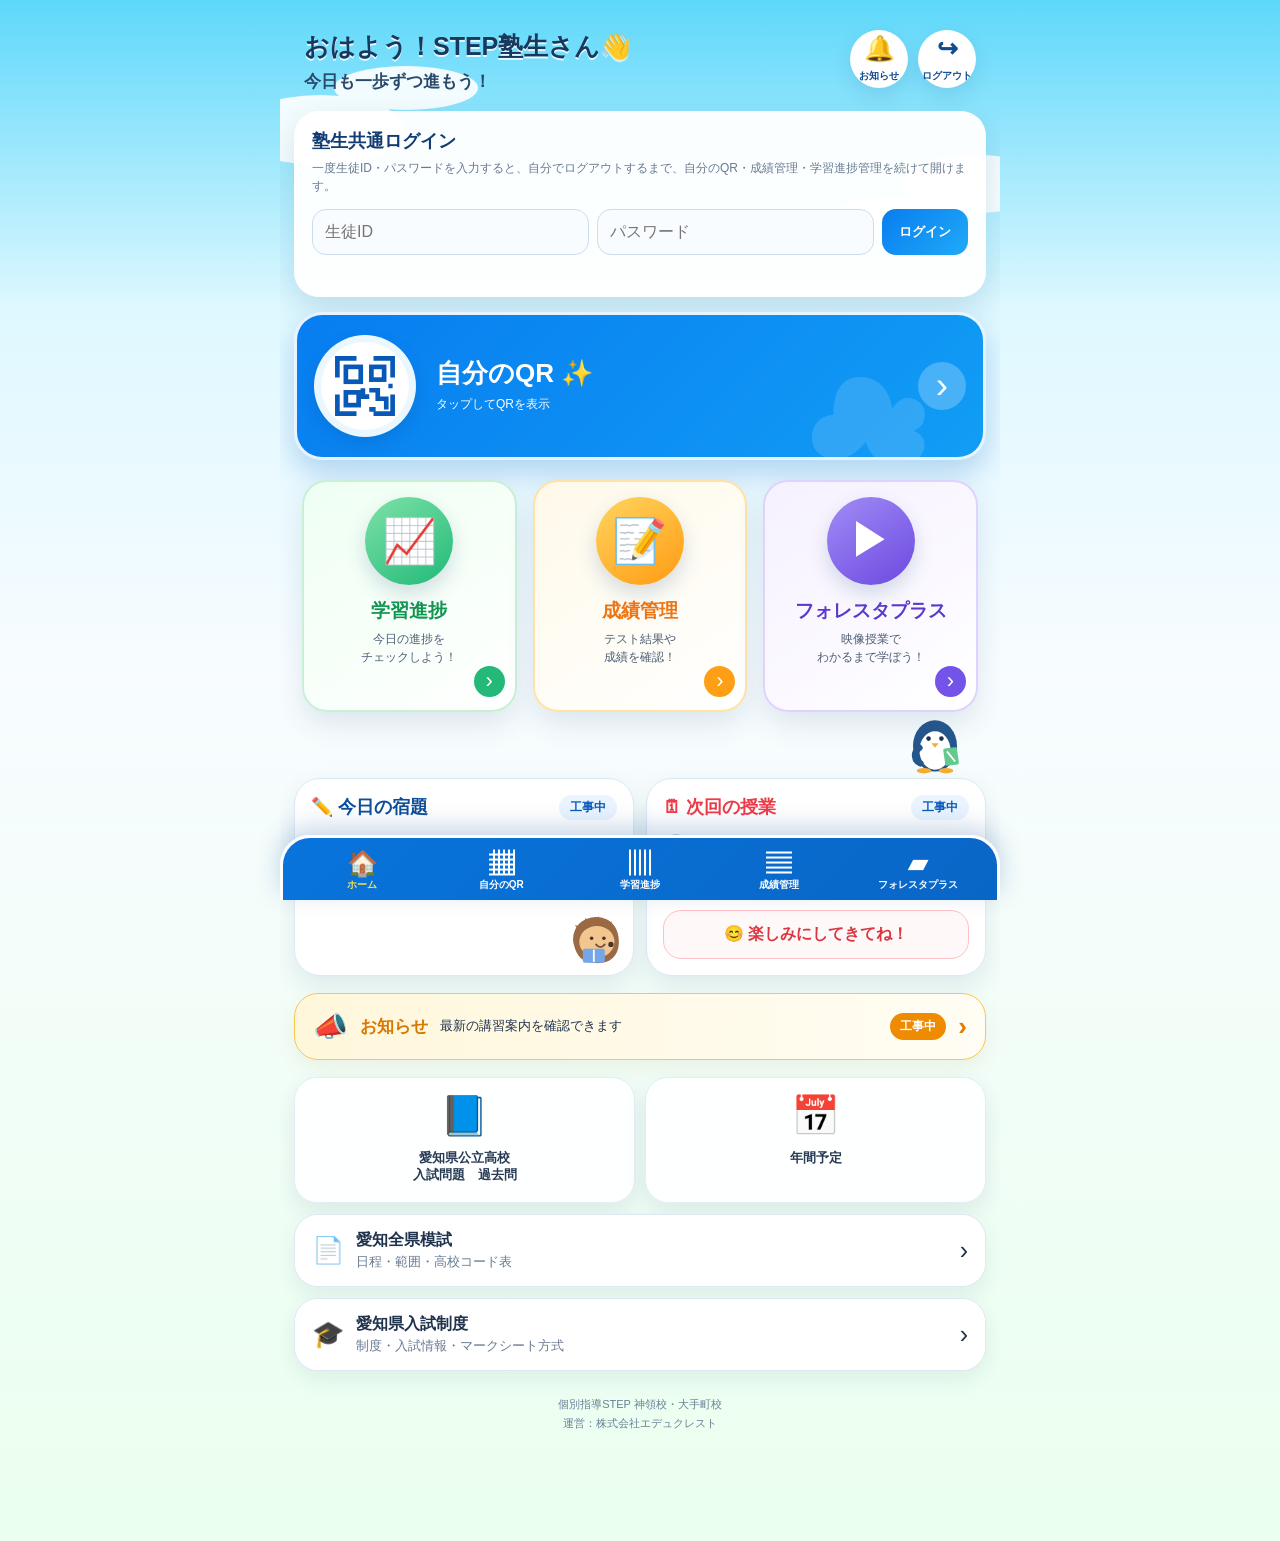
==== commit 53b68dec: "宿題と次回授業に工事中ラベルを追加" ====
--- a/index.html
+++ b/index.html
@@ -60,8 +60,8 @@
 </nav>
 <div class="mascot-strip" aria-hidden="true"><div class="mascot mascot-study"><svg viewBox="0 0 72 72" focusable="false"><ellipse cx="36" cy="37" rx="24" ry="28" fill="#24568c"/><ellipse cx="36" cy="42" rx="17" ry="21" fill="#fff"/><circle cx="29" cy="29" r="2.5" fill="#20334d"/><circle cx="43" cy="29" r="2.5" fill="#20334d"/><path d="M32 34h8l-4 5z" fill="#f6ad35"/><ellipse cx="24" cy="64" rx="8" ry="3" fill="#f6ad35"/><ellipse cx="48" cy="64" rx="8" ry="3" fill="#f6ad35"/><rect x="46" y="39" width="15" height="19" rx="2" fill="#63c98c" transform="rotate(-8 53.5 48.5)"/><path d="M49 43l9 11" fill="none" stroke="#fff" stroke-width="2"/><path d="M19 39c-7 5-6 14 1 17" fill="none" stroke="#24568c" stroke-width="7" stroke-linecap="round"/></svg></div></div>
 <div class="info-grid">
-<section class="info-card homework-card"><div class="section-title" style="margin:0"><h2>✏️ 今日の宿題</h2><span class="badge">確認</span></div><div class="empty">学習進捗から確認できます</div><div class="mascot mascot-homework" aria-hidden="true"><svg viewBox="0 0 66 66" focusable="false"><path d="M8 39C4 24 13 8 31 7c18-1 29 12 28 30-1 17-13 24-29 22C17 58 11 51 8 39z" fill="#9b6a43"/><path d="M14 24l-5-8 10 3 2-11 8 8 7-10 4 11 11-5-3 12" fill="#9b6a43"/><ellipse cx="34" cy="35" rx="20" ry="18" fill="#f3c68f"/><circle cx="28" cy="31" r="2" fill="#44342e"/><circle cx="42" cy="31" r="2" fill="#44342e"/><circle cx="50" cy="38" r="3" fill="#44342e"/><path d="M33 38c3 4 7 4 10 0" fill="none" stroke="#77503a" stroke-width="2" stroke-linecap="round"/><rect x="18" y="43" width="25" height="16" rx="2" fill="#75a7e8"/><path d="M30.5 44v14" fill="none" stroke="#fff" stroke-width="2"/></svg></div></section>
-<section class="info-card lesson"><h3>🗓 次回の授業</h3><div class="lesson-line"><i>🕒</i><b>時間割を確認してください</b></div><div class="lesson-line"><i>📖</i><b>忘れ物がないようにしよう</b></div><div class="cheer">😊 楽しみにしてきてね！</div></section>
+<section class="info-card homework-card"><div class="section-title" style="margin:0"><h2>✏️ 今日の宿題</h2><span class="badge">工事中</span></div><div class="empty">学習進捗から確認できます</div><div class="mascot mascot-homework" aria-hidden="true"><svg viewBox="0 0 66 66" focusable="false"><path d="M8 39C4 24 13 8 31 7c18-1 29 12 28 30-1 17-13 24-29 22C17 58 11 51 8 39z" fill="#9b6a43"/><path d="M14 24l-5-8 10 3 2-11 8 8 7-10 4 11 11-5-3 12" fill="#9b6a43"/><ellipse cx="34" cy="35" rx="20" ry="18" fill="#f3c68f"/><circle cx="28" cy="31" r="2" fill="#44342e"/><circle cx="42" cy="31" r="2" fill="#44342e"/><circle cx="50" cy="38" r="3" fill="#44342e"/><path d="M33 38c3 4 7 4 10 0" fill="none" stroke="#77503a" stroke-width="2" stroke-linecap="round"/><rect x="18" y="43" width="25" height="16" rx="2" fill="#75a7e8"/><path d="M30.5 44v14" fill="none" stroke="#fff" stroke-width="2"/></svg></div></section>
+<section class="info-card lesson"><div class="section-title" style="margin:0"><h3>🗓 次回の授業</h3><span class="badge">工事中</span></div><div class="lesson-line"><i>🕒</i><b>時間割を確認してください</b></div><div class="lesson-line"><i>📖</i><b>忘れ物がないようにしよう</b></div><div class="cheer">😊 楽しみにしてきてね！</div></section>
 </div>
 <a id="noticeArea" class="notice" href="https://www.step-edu.net/services-4"><span class="megaphone">📣</span><b>お知らせ</b><span>最新の講習案内を確認できます</span><span class="construction-label">工事中</span><strong>›</strong></a>
 <nav class="resource-grid">
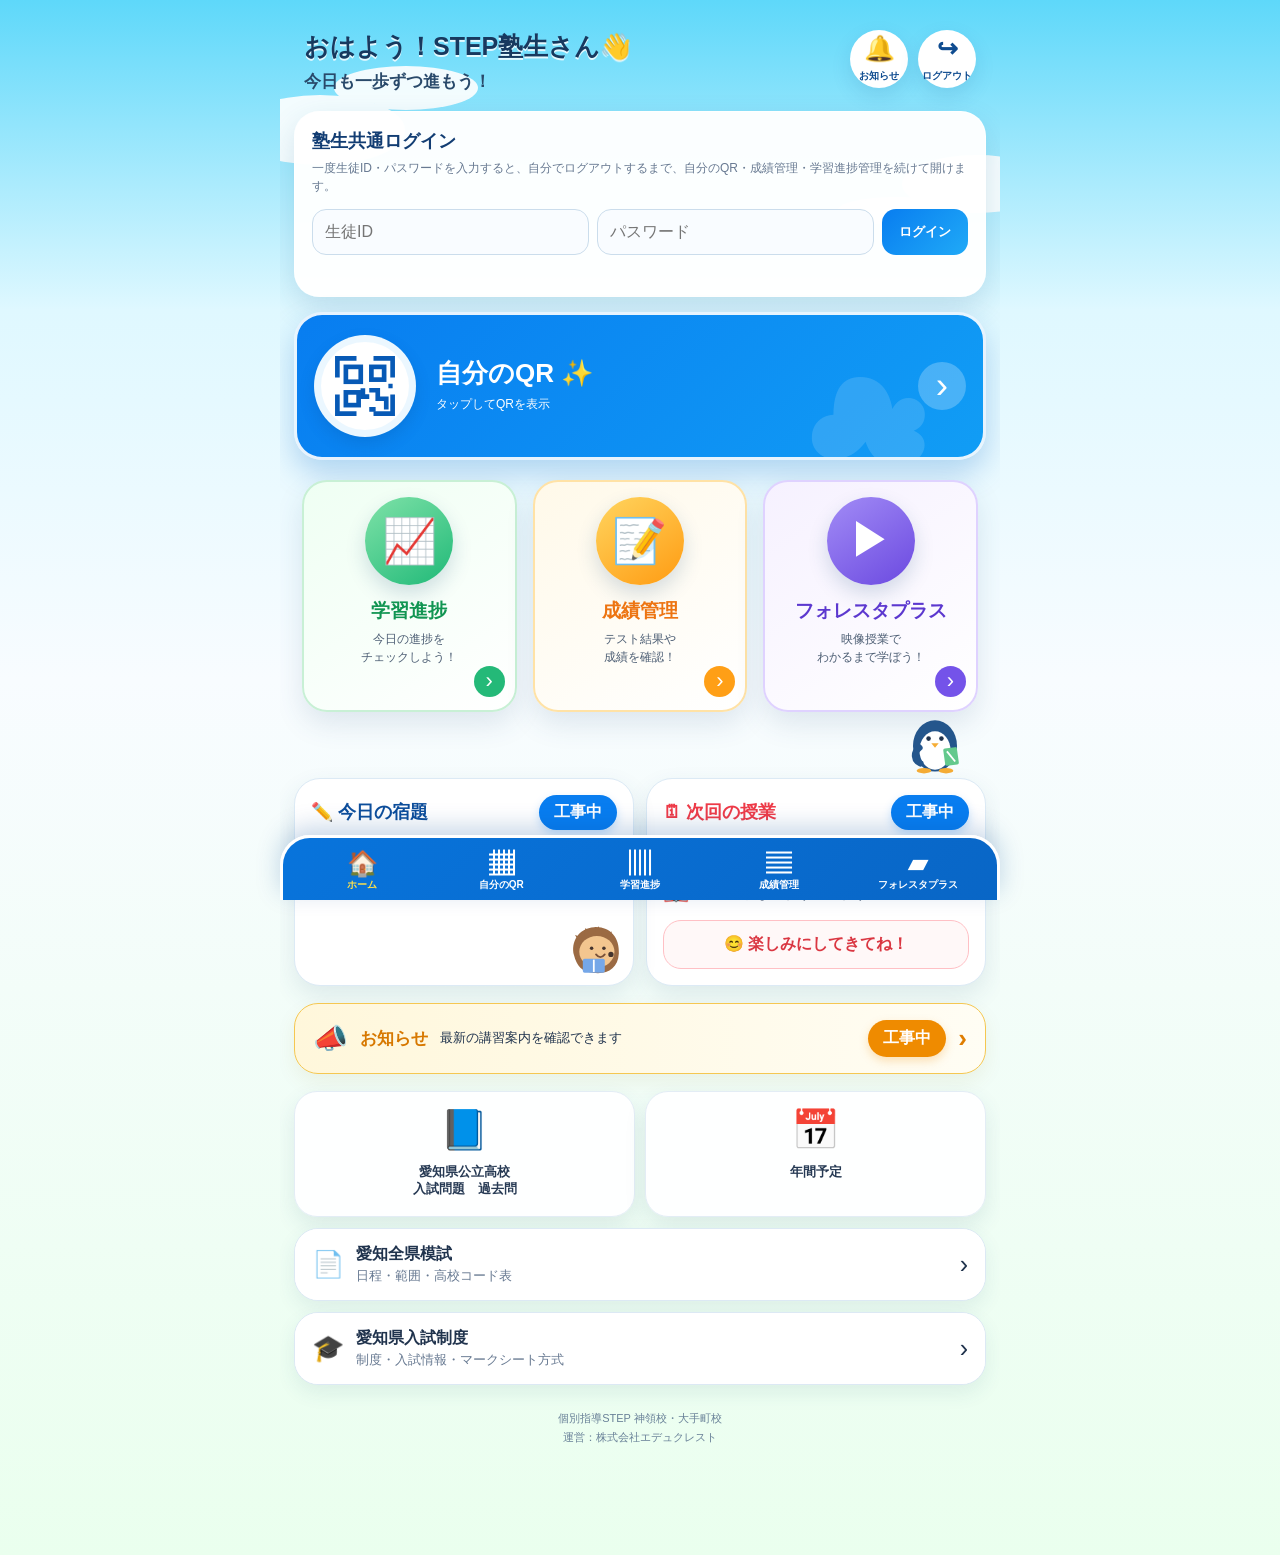
==== commit 537218c8: "工事中ラベルを大きく強調" ====
--- a/index.html
+++ b/index.html
@@ -21,8 +21,8 @@
 .home-attendance{display:grid;grid-template-columns:repeat(3,minmax(0,1fr));gap:6px;margin-top:8px}.home-attendance-item{padding:6px 8px;border-radius:12px;background:rgba(255,255,255,.18);border:1px solid rgba(255,255,255,.35);text-align:center;color:rgba(255,255,255,.9);font-size:9px;font-weight:800}.home-attendance-item b{display:block;margin-top:1px;color:#fff;font-size:15px}
 .main-grid{display:grid;grid-template-columns:repeat(3,1fr);gap:16px;padding:0 8px;margin-top:20px}.feature-card{min-height:200px;padding:15px 10px 13px;border-radius:25px;text-decoration:none;text-align:center;background:#fff;box-shadow:0 12px 28px rgba(43,85,120,.13);border:2px solid #fff;display:flex;flex-direction:column;align-items:center}.feature-card:active,.mini-card:active,.hero-qr:active{transform:scale(.98)}.feature-icon{width:88px;height:88px;border-radius:50%;display:grid;place-items:center;font-size:44px;color:#fff;box-shadow:0 9px 20px rgba(30,80,120,.18)}.progress-card{background:linear-gradient(145deg,#effff3,#fff);border-color:#c8f0d5}.progress-card .feature-icon{background:linear-gradient(145deg,#7fe2a8,#20b978)}.grade-card{background:linear-gradient(145deg,#fff9e9,#fff);border-color:#ffe2a6}.grade-card .feature-icon{background:linear-gradient(145deg,#ffd55f,#ff9b12)}.forest-card{background:linear-gradient(145deg,#f6f1ff,#fff);border-color:#dfd2ff}.forest-card .feature-icon{background:linear-gradient(145deg,#a28cf6,#6b49e0)}.feature-card b{margin-top:13px;font-size:19px}.progress-card b{color:#119552}.grade-card b{color:#ed7411}.forest-card b{color:#5c38cf}.feature-card span{margin-top:6px;color:#4d5e74;font-size:12px;line-height:1.5}.feature-card em{margin-top:auto;align-self:flex-end;width:31px;height:31px;border-radius:50%;display:grid;place-items:center;color:#fff;font-style:normal;font-size:22px}.progress-card em{background:var(--green)}.grade-card em{background:var(--orange)}.forest-card em{background:var(--purple)}
 .mascot-strip{height:66px;display:flex;justify-content:flex-end;align-items:center;padding:0 18px 0 0}.mascot{pointer-events:none;user-select:none;flex:0 0 auto}.mascot svg{display:block;width:100%;height:100%}.mascot-study{width:66px;height:66px}.homework-card{position:relative}.homework-card .empty{padding-right:58px}.mascot-homework{position:absolute;right:8px;bottom:6px;width:58px;height:58px}
-.section-title{display:flex;align-items:center;gap:8px;margin:22px 5px 10px;color:#0d4e9b}.section-title h2{margin:0;font-size:18px}.section-title .badge{margin-left:auto;padding:4px 11px;border-radius:20px;background:#e9f4ff;color:#075cbc;font-size:12px;font-weight:900}.info-grid{display:grid;grid-template-columns:1fr 1fr;gap:12px}.info-card{padding:16px;border-radius:26px;background:#fff;border:1px solid #dceaf5;box-shadow:0 10px 24px rgba(44,86,120,.11)}.info-card h3{margin:0;font-size:18px;color:#0e4f9d}.info-card .empty{padding:20px 5px;text-align:center;color:#8090a2;font-size:13px}.lesson h3{color:#ef3b48}.lesson-line{display:flex;gap:10px;margin-top:14px;align-items:center}.lesson-line i{font-style:normal;font-size:21px}.lesson-line b{font-size:14px}.cheer{margin-top:14px;padding:13px;border:1px solid #ffc0c5;border-radius:18px;background:#fff8f8;color:#da3742;text-align:center;font-weight:800}
-.notice{display:flex;align-items:center;gap:12px;margin:17px 0;padding:16px 18px;border-radius:24px;background:linear-gradient(90deg,#fff7db,#fffdf4);border:1px solid #f5c751;box-shadow:0 8px 20px rgba(135,99,18,.08);text-decoration:none;color:var(--text)}.notice .megaphone{font-size:28px}.notice b{font-size:17px;color:#d77800}.notice span{font-size:13px}.notice .construction-label{margin-left:auto;padding:5px 10px;border-radius:999px;background:#ef8b00;color:#fff;font-size:12px;font-weight:900;white-space:nowrap}.notice strong{color:#df7d00;font-size:26px}.resource-grid{display:grid;grid-template-columns:repeat(2,1fr);gap:10px}.mini-card{min-height:126px;padding:15px 8px;border-radius:23px;background:rgba(255,255,255,.96);border:1px solid #e3edf5;box-shadow:0 9px 21px rgba(48,88,120,.11);text-decoration:none;color:#273a54;text-align:center}.mini-card i{display:block;font-style:normal;font-size:39px}.mini-card b{display:block;margin-top:10px;font-size:13px;line-height:1.35}.group{margin-top:11px;border-radius:24px;background:#fff;overflow:hidden;border:1px solid #dce9f4;box-shadow:0 8px 20px rgba(48,88,120,.09)}.group-main{width:100%;border:0;background:#fff;padding:15px 17px;display:flex;align-items:center;gap:12px;text-align:left;color:var(--text);font:inherit}.group-main i{font-style:normal;font-size:26px}.group-main b{font-size:16px}.group-main small{display:block;color:var(--muted);margin-top:2px}.group-main .arrow{margin-left:auto;font-size:25px;transition:.2s}.group.open .arrow{transform:rotate(90deg)}.group-links{display:none;padding:0 10px 10px;background:#f7fbff}.group.open .group-links{display:grid;grid-template-columns:1fr 1fr;gap:8px}.group-links a{padding:12px;border-radius:15px;background:#fff;text-decoration:none;color:var(--text);font-size:12px;font-weight:800;border:1px solid #e0ebf4}.install{display:none;margin:16px 0 0;width:100%;border:0;border-radius:18px;background:#e7f4ff;color:#0757a6;font-weight:900;padding:15px;font-size:14px}.foot{text-align:center;color:#698198;font-size:11px;padding:24px 5px 3px;line-height:1.7}
+.section-title{display:flex;align-items:center;gap:8px;margin:22px 5px 10px;color:#0d4e9b}.section-title h2{margin:0;font-size:18px}.section-title .badge{margin-left:auto;padding:7px 15px;border-radius:20px;background:#087df0;color:#fff;font-size:16px;font-weight:900;white-space:nowrap;box-shadow:0 4px 10px rgba(8,125,240,.22)}.info-grid{display:grid;grid-template-columns:1fr 1fr;gap:12px}.info-card{padding:16px;border-radius:26px;background:#fff;border:1px solid #dceaf5;box-shadow:0 10px 24px rgba(44,86,120,.11)}.info-card h3{margin:0;font-size:18px;color:#0e4f9d}.info-card .empty{padding:20px 5px;text-align:center;color:#8090a2;font-size:13px}.lesson h3{color:#ef3b48}.lesson-line{display:flex;gap:10px;margin-top:14px;align-items:center}.lesson-line i{font-style:normal;font-size:21px}.lesson-line b{font-size:14px}.cheer{margin-top:14px;padding:13px;border:1px solid #ffc0c5;border-radius:18px;background:#fff8f8;color:#da3742;text-align:center;font-weight:800}
+.notice{display:flex;align-items:center;gap:12px;margin:17px 0;padding:16px 18px;border-radius:24px;background:linear-gradient(90deg,#fff7db,#fffdf4);border:1px solid #f5c751;box-shadow:0 8px 20px rgba(135,99,18,.08);text-decoration:none;color:var(--text)}.notice .megaphone{font-size:28px}.notice b{font-size:17px;color:#d77800}.notice span{font-size:13px}.notice .construction-label{margin-left:auto;padding:8px 15px;border-radius:999px;background:#ef8b00;color:#fff;font-size:16px;font-weight:900;white-space:nowrap;box-shadow:0 4px 10px rgba(239,139,0,.25)}.notice strong{color:#df7d00;font-size:26px}.resource-grid{display:grid;grid-template-columns:repeat(2,1fr);gap:10px}.mini-card{min-height:126px;padding:15px 8px;border-radius:23px;background:rgba(255,255,255,.96);border:1px solid #e3edf5;box-shadow:0 9px 21px rgba(48,88,120,.11);text-decoration:none;color:#273a54;text-align:center}.mini-card i{display:block;font-style:normal;font-size:39px}.mini-card b{display:block;margin-top:10px;font-size:13px;line-height:1.35}.group{margin-top:11px;border-radius:24px;background:#fff;overflow:hidden;border:1px solid #dce9f4;box-shadow:0 8px 20px rgba(48,88,120,.09)}.group-main{width:100%;border:0;background:#fff;padding:15px 17px;display:flex;align-items:center;gap:12px;text-align:left;color:var(--text);font:inherit}.group-main i{font-style:normal;font-size:26px}.group-main b{font-size:16px}.group-main small{display:block;color:var(--muted);margin-top:2px}.group-main .arrow{margin-left:auto;font-size:25px;transition:.2s}.group.open .arrow{transform:rotate(90deg)}.group-links{display:none;padding:0 10px 10px;background:#f7fbff}.group.open .group-links{display:grid;grid-template-columns:1fr 1fr;gap:8px}.group-links a{padding:12px;border-radius:15px;background:#fff;text-decoration:none;color:var(--text);font-size:12px;font-weight:800;border:1px solid #e0ebf4}.install{display:none;margin:16px 0 0;width:100%;border:0;border-radius:18px;background:#e7f4ff;color:#0757a6;font-weight:900;padding:15px;font-size:14px}.foot{text-align:center;color:#698198;font-size:11px;padding:24px 5px 3px;line-height:1.7}
 .bottom-nav{position:fixed;z-index:20;left:50%;transform:translateX(-50%);bottom:0;width:min(720px,100%);padding:10px 10px calc(8px + env(safe-area-inset-bottom));display:grid;grid-template-columns:repeat(5,1fr);background:linear-gradient(135deg,#0874dc,#0966c6);border-radius:30px 30px 0 0;border:3px solid #fff;border-bottom:0;box-shadow:0 -8px 25px rgba(0,75,150,.22)}.bottom-nav a{color:#fff;text-decoration:none;text-align:center;font-size:10px;font-weight:800;white-space:nowrap}.bottom-nav i{display:block;font-style:normal;font-size:25px;line-height:1.2}.bottom-nav a:first-child{color:#ffe14a}
 @media(max-width:560px){.topbar{padding-left:4px;padding-right:4px}.greeting h1{font-size:21px}.greeting p{font-size:15px}.round-action{width:52px;height:52px;font-size:9px}.common-fields{grid-template-columns:1fr}.common-login{padding:13px 8px}.common-status{grid-template-columns:repeat(3,minmax(0,1fr))}.identity-item{grid-template-columns:34px minmax(0,1fr);column-gap:6px;padding:3px 7px}.identity-icon{width:32px;height:32px;border-radius:11px;font-size:17px}.identity-item small{font-size:9px}.identity-item b{font-size:13px}.hero-qr{grid-template-columns:120px 1fr auto;gap:12px;padding:16px;min-height:180px}.qr-art{width:116px;height:116px;border-width:7px}.qr-art svg{width:76px;height:76px}.hero-copy b{font-size:25px}.hero-copy span{font-size:13px}.hero-arrow{width:38px;height:38px}.main-grid{gap:10px;padding:0 3px}.feature-card{min-height:174px;padding:12px 6px 10px;border-radius:22px}.feature-icon{width:68px;height:68px;font-size:35px}.feature-card b{margin-top:10px;font-size:16px;line-height:1.25}.forest-card b{font-size:12px;letter-spacing:-.04em;white-space:nowrap}.feature-card span{font-size:10px;line-height:1.4}.feature-card em{width:27px;height:27px;font-size:19px}.mascot-strip{height:48px;padding-right:10px}.mascot-study{width:48px;height:48px}.mascot-homework{width:44px;height:44px}.homework-card .empty{padding-right:44px}.resource-grid{grid-template-columns:repeat(2,1fr)}.bottom-nav a{font-size:9px}.bottom-nav i{font-size:22px}}
 @media(max-width:385px){.top-actions{gap:5px}.round-action{width:52px;height:52px;font-size:9px}.greeting h1{font-size:18px}.main-grid{grid-template-columns:1fr;gap:10px;padding:0 4px}.feature-card{min-height:126px;display:grid;grid-template-columns:64px 1fr 28px;padding:12px;text-align:left;gap:10px}.feature-icon{width:60px;height:60px;font-size:31px;grid-row:1/4}.feature-card b,.forest-card b{margin:3px 0 0;font-size:16px;letter-spacing:normal}.feature-card span{margin:2px 0}.feature-card em{grid-column:3;grid-row:1/4;align-self:center}.info-grid{grid-template-columns:1fr}.hero-qr{grid-template-columns:92px 1fr}.hero-arrow{display:none}.qr-art{width:90px;height:90px}.qr-art svg{width:60px;height:60px}.hero-copy b{font-size:21px}}
@@ -89,6 +89,6 @@
 async function logout(){const s=readCommonSession();clearSavedMyQr();clearCommonSession();renderCommonLogin(false);if(s)commonApi({action:'logout',token:s.token}).catch(()=>{})}topLogout.addEventListener('click',logout);
 document.querySelectorAll('.requires-common').forEach(link=>link.addEventListener('click',e=>{if(readCommonSession())return;e.preventDefault();commonLoginTitle.scrollIntoView({behavior:'smooth',block:'center'});commonStudentId.focus();commonLoginMessage.textContent='先に塾生共通ログインをしてください。'}));validateCommonSession();setInterval(refreshHomeAttendance,10000);
 function setupGroup(p,t){const panel=document.getElementById(p),toggle=document.getElementById(t);toggle.addEventListener('click',()=>{const open=panel.classList.toggle('open');toggle.setAttribute('aria-expanded',String(open))})}setupGroup('examPanel','examToggle');setupGroup('admissionPanel','admissionToggle');
-let deferredPrompt=null;const installBtn=document.getElementById('installBtn');window.addEventListener('beforeinstallprompt',e=>{e.preventDefault();deferredPrompt=e;installBtn.style.display='block'});installBtn.addEventListener('click',async()=>{if(!deferredPrompt)return;deferredPrompt.prompt();await deferredPrompt.userChoice;deferredPrompt=null;installBtn.style.display='none'});if('serviceWorker'in navigator)window.addEventListener('load',()=>navigator.serviceWorker.register('./sw.js?v=22').catch(()=>{}));
+let deferredPrompt=null;const installBtn=document.getElementById('installBtn');window.addEventListener('beforeinstallprompt',e=>{e.preventDefault();deferredPrompt=e;installBtn.style.display='block'});installBtn.addEventListener('click',async()=>{if(!deferredPrompt)return;deferredPrompt.prompt();await deferredPrompt.userChoice;deferredPrompt=null;installBtn.style.display='none'});if('serviceWorker'in navigator)window.addEventListener('load',()=>navigator.serviceWorker.register('./sw.js?v=23').catch(()=>{}));
 </script>
 </body></html>
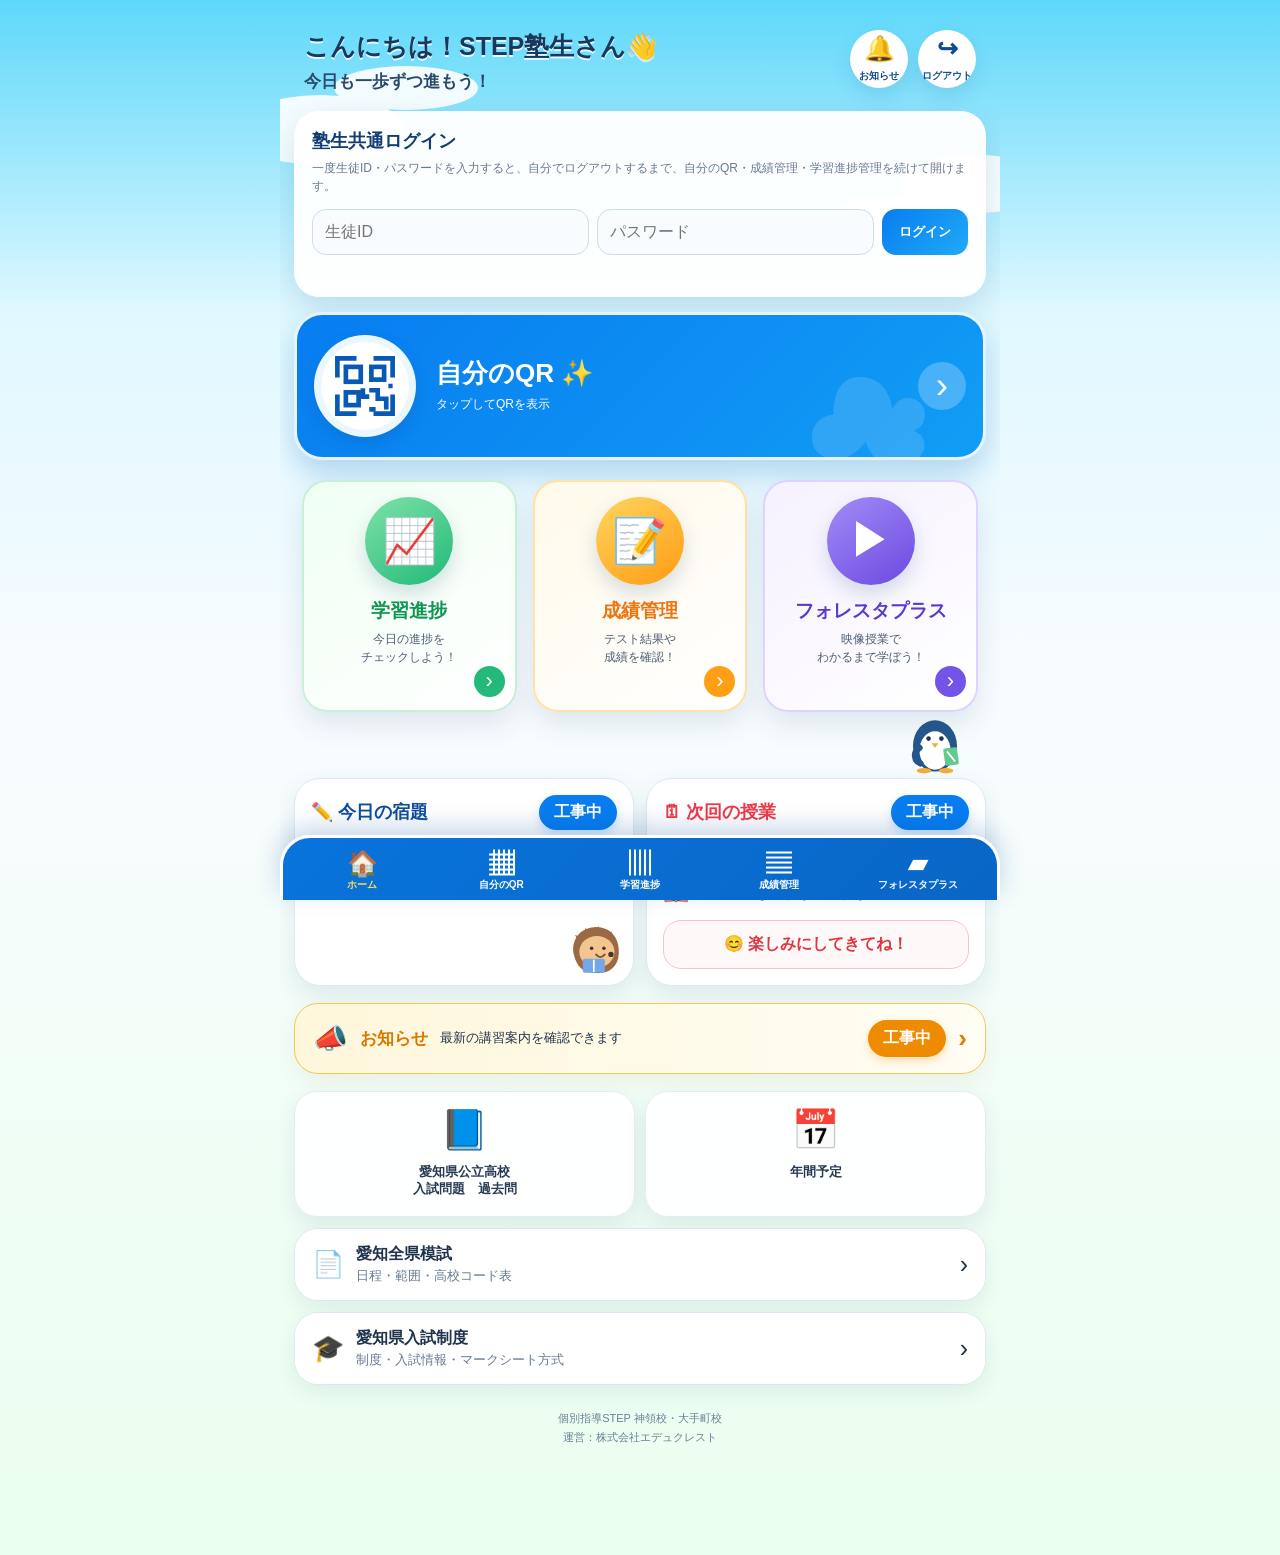
==== commit c7518012: "トップの挨拶を「こんにちは」に変更" ====
--- a/index.html
+++ b/index.html
@@ -45,7 +45,7 @@
 <body>
 <main class="app">
 <header class="topbar">
-  <div class="greeting"><h1>おはよう！<span id="greetingName">STEP塾生</span>さん👋</h1><p>今日も一歩ずつ進もう！</p></div>
+  <div class="greeting"><h1>こんにちは！<span id="greetingName">STEP塾生</span>さん👋</h1><p>今日も一歩ずつ進もう！</p></div>
   <div class="top-actions"><button class="round-action" type="button" onclick="document.getElementById('noticeArea').scrollIntoView()"><span class="ico">🔔</span>お知らせ</button><button id="topLogout" class="round-action" type="button"><span class="ico">↪</span>ログアウト</button></div>
 </header>
 <section class="common-login" aria-labelledby="commonLoginTitle">
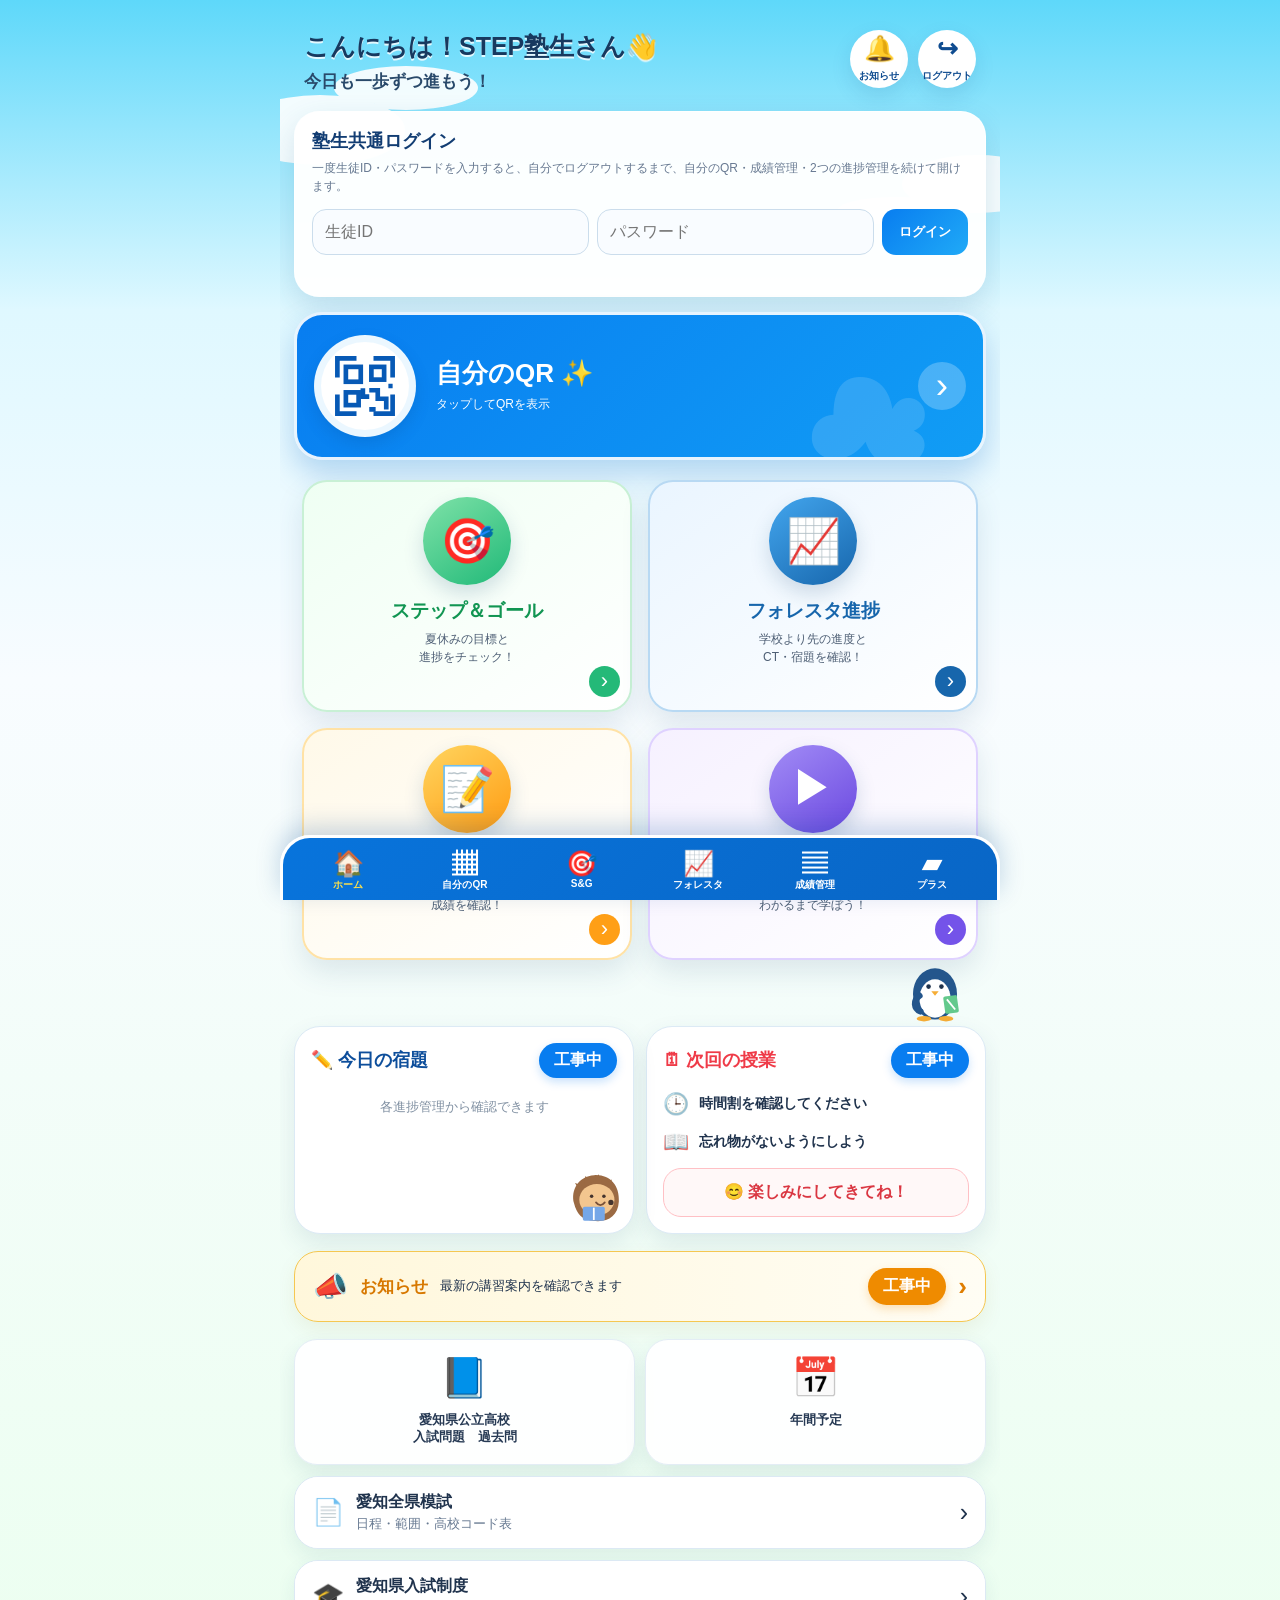
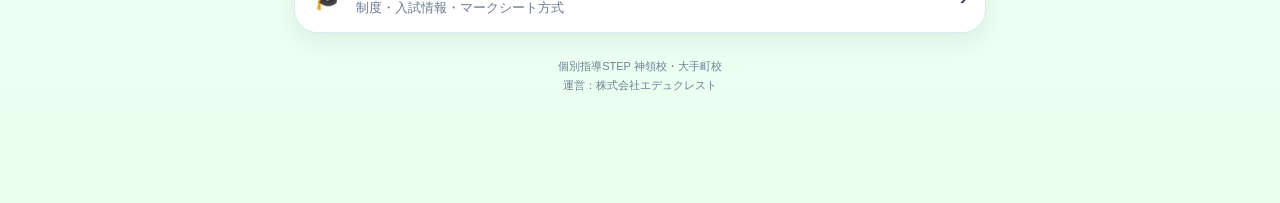
==== commit 4b101be8: "フォレスタ進捗への入口を追加" ====
--- a/index.html
+++ b/index.html
@@ -40,6 +40,12 @@
   .home-attendance-item b{margin-top:3px;font-size:14px;line-height:1.15;color:#fff}
   .hero-arrow{width:32px;height:32px;font-size:25px;line-height:1;align-self:center;justify-self:end}
 }
+/* 2つの進捗管理を分けて表示する */
+.main-grid{grid-template-columns:repeat(2,1fr)}
+.foresta-progress-card{background:linear-gradient(145deg,#eaf5ff,#fff);border-color:#b8d9f3}
+.foresta-progress-card .feature-icon{background:linear-gradient(145deg,#43a6ee,#1766ac)}
+.foresta-progress-card b{color:#1766ac}.foresta-progress-card em{background:#1766ac}
+.bottom-nav{grid-template-columns:repeat(6,1fr);padding-left:7px;padding-right:7px}
 </style>
 </head>
 <body>
@@ -49,18 +55,19 @@
   <div class="top-actions"><button class="round-action" type="button" onclick="document.getElementById('noticeArea').scrollIntoView()"><span class="ico">🔔</span>お知らせ</button><button id="topLogout" class="round-action" type="button"><span class="ico">↪</span>ログアウト</button></div>
 </header>
 <section class="common-login" aria-labelledby="commonLoginTitle">
-  <div id="commonLoggedOut"><h2 id="commonLoginTitle">塾生共通ログイン</h2><p>一度生徒ID・パスワードを入力すると、自分でログアウトするまで、自分のQR・成績管理・学習進捗管理を続けて開けます。</p><form id="commonLoginForm" class="common-fields" autocomplete="off"><input id="commonStudentId" aria-label="生徒ID" placeholder="生徒ID" autocomplete="username" required><input id="commonPassword" aria-label="パスワード" placeholder="パスワード" type="password" autocomplete="current-password" required><button id="commonLoginButton" type="submit">ログイン</button></form><div id="commonLoginMessage" class="common-message" role="alert" aria-live="polite"></div></div>
+  <div id="commonLoggedOut"><h2 id="commonLoginTitle">塾生共通ログイン</h2><p>一度生徒ID・パスワードを入力すると、自分でログアウトするまで、自分のQR・成績管理・2つの進捗管理を続けて開けます。</p><form id="commonLoginForm" class="common-fields" autocomplete="off"><input id="commonStudentId" aria-label="生徒ID" placeholder="生徒ID" autocomplete="username" required><input id="commonPassword" aria-label="パスワード" placeholder="パスワード" type="password" autocomplete="current-password" required><button id="commonLoginButton" type="submit">ログイン</button></form><div id="commonLoginMessage" class="common-message" role="alert" aria-live="polite"></div></div>
   <div id="commonLoggedIn" class="common-status hidden"><div class="identity-item identity-id"><span class="identity-icon" aria-hidden="true">🪪</span><small>生徒ID</small><b id="commonStudentCode"></b></div><div class="identity-item identity-name"><span class="identity-icon" aria-hidden="true"></span><small>氏名</small><b id="commonStudentName"></b></div><div class="identity-item identity-campus"><span class="identity-icon" aria-hidden="true">🏫</span><small>校舎名</small><b id="commonStudentCampus"></b></div></div>
 </section>
 <a class="hero-qr requires-common" href="./my_qr.html"><div class="qr-art"><svg viewBox="0 0 32 32" aria-hidden="true"><path d="M3 12V3h9M20 3h9v9M29 20v9h-9M12 29H3v-9"/><rect x="7" y="7" width="7" height="7"/><rect x="19" y="7" width="6" height="6"/><rect x="7" y="19" width="6" height="6"/><path d="M18 18h4v4h4v5M18 27h3M27 16h2M15 17v4h3"/></svg></div><div class="hero-copy"><b>自分のQR <span class="spark">✨</span></b><div id="homeAttendance" class="home-attendance hidden" aria-live="polite"><div class="home-attendance-item">本日の入塾<b id="homeEntryAt">―</b></div><div class="home-attendance-item">本日の退塾<b id="homeExitAt">―</b></div><div class="home-attendance-item">ポイント<b id="homePoints">―</b></div></div><span id="qrPrompt">タップしてQRを表示</span></div><div class="hero-arrow">›</div></a>
 <nav class="main-grid" aria-label="主な機能">
-<a class="feature-card progress-card requires-common" href="https://stepkobetsu-hub.github.io/foresta-step-progress/"><div class="feature-icon">📈</div><b>学習進捗</b><span>今日の進捗を<br>チェックしよう！</span><em>›</em></a>
+<a class="feature-card progress-card requires-common" href="https://stepkobetsu-hub.github.io/foresta-step-progress/"><div class="feature-icon">🎯</div><b>ステップ＆ゴール</b><span>夏休みの目標と<br>進捗をチェック！</span><em>›</em></a>
+<a class="feature-card foresta-progress-card requires-common" href="https://stepkobetsu-hub.github.io/foresta-step-progress/foresta.html"><div class="feature-icon">📈</div><b>フォレスタ進捗</b><span>学校より先の進度と<br>CT・宿題を確認！</span><em>›</em></a>
 <a class="feature-card grade-card requires-common" href="https://stepkobetsu-hub.github.io/seiseki-kanri/juku_app.html"><div class="feature-icon">📝</div><b>成績管理</b><span>テスト結果や<br>成績を確認！</span><em>›</em></a>
 <a class="feature-card forest-card" href="./forestaplus.html"><div class="feature-icon">▶</div><b>フォレスタプラス</b><span>映像授業で<br>わかるまで学ぼう！</span><em>›</em></a>
 </nav>
 <div class="mascot-strip" aria-hidden="true"><div class="mascot mascot-study"><svg viewBox="0 0 72 72" focusable="false"><ellipse cx="36" cy="37" rx="24" ry="28" fill="#24568c"/><ellipse cx="36" cy="42" rx="17" ry="21" fill="#fff"/><circle cx="29" cy="29" r="2.5" fill="#20334d"/><circle cx="43" cy="29" r="2.5" fill="#20334d"/><path d="M32 34h8l-4 5z" fill="#f6ad35"/><ellipse cx="24" cy="64" rx="8" ry="3" fill="#f6ad35"/><ellipse cx="48" cy="64" rx="8" ry="3" fill="#f6ad35"/><rect x="46" y="39" width="15" height="19" rx="2" fill="#63c98c" transform="rotate(-8 53.5 48.5)"/><path d="M49 43l9 11" fill="none" stroke="#fff" stroke-width="2"/><path d="M19 39c-7 5-6 14 1 17" fill="none" stroke="#24568c" stroke-width="7" stroke-linecap="round"/></svg></div></div>
 <div class="info-grid">
-<section class="info-card homework-card"><div class="section-title" style="margin:0"><h2>✏️ 今日の宿題</h2><span class="badge">工事中</span></div><div class="empty">学習進捗から確認できます</div><div class="mascot mascot-homework" aria-hidden="true"><svg viewBox="0 0 66 66" focusable="false"><path d="M8 39C4 24 13 8 31 7c18-1 29 12 28 30-1 17-13 24-29 22C17 58 11 51 8 39z" fill="#9b6a43"/><path d="M14 24l-5-8 10 3 2-11 8 8 7-10 4 11 11-5-3 12" fill="#9b6a43"/><ellipse cx="34" cy="35" rx="20" ry="18" fill="#f3c68f"/><circle cx="28" cy="31" r="2" fill="#44342e"/><circle cx="42" cy="31" r="2" fill="#44342e"/><circle cx="50" cy="38" r="3" fill="#44342e"/><path d="M33 38c3 4 7 4 10 0" fill="none" stroke="#77503a" stroke-width="2" stroke-linecap="round"/><rect x="18" y="43" width="25" height="16" rx="2" fill="#75a7e8"/><path d="M30.5 44v14" fill="none" stroke="#fff" stroke-width="2"/></svg></div></section>
+<section class="info-card homework-card"><div class="section-title" style="margin:0"><h2>✏️ 今日の宿題</h2><span class="badge">工事中</span></div><div class="empty">各進捗管理から確認できます</div><div class="mascot mascot-homework" aria-hidden="true"><svg viewBox="0 0 66 66" focusable="false"><path d="M8 39C4 24 13 8 31 7c18-1 29 12 28 30-1 17-13 24-29 22C17 58 11 51 8 39z" fill="#9b6a43"/><path d="M14 24l-5-8 10 3 2-11 8 8 7-10 4 11 11-5-3 12" fill="#9b6a43"/><ellipse cx="34" cy="35" rx="20" ry="18" fill="#f3c68f"/><circle cx="28" cy="31" r="2" fill="#44342e"/><circle cx="42" cy="31" r="2" fill="#44342e"/><circle cx="50" cy="38" r="3" fill="#44342e"/><path d="M33 38c3 4 7 4 10 0" fill="none" stroke="#77503a" stroke-width="2" stroke-linecap="round"/><rect x="18" y="43" width="25" height="16" rx="2" fill="#75a7e8"/><path d="M30.5 44v14" fill="none" stroke="#fff" stroke-width="2"/></svg></div></section>
 <section class="info-card lesson"><div class="section-title" style="margin:0"><h3>🗓 次回の授業</h3><span class="badge">工事中</span></div><div class="lesson-line"><i>🕒</i><b>時間割を確認してください</b></div><div class="lesson-line"><i>📖</i><b>忘れ物がないようにしよう</b></div><div class="cheer">😊 楽しみにしてきてね！</div></section>
 </div>
 <a id="noticeArea" class="notice" href="https://www.step-edu.net/services-4"><span class="megaphone">📣</span><b>お知らせ</b><span>最新の講習案内を確認できます</span><span class="construction-label">工事中</span><strong>›</strong></a>
@@ -71,7 +78,7 @@
 <section class="group" id="admissionPanel"><button class="group-main" id="admissionToggle" type="button" aria-expanded="false"><i>🎓</i><span><b>愛知県入試制度</b><small>制度・入試情報・マークシート方式</small></span><span class="arrow">›</span></button><div class="group-links"><a href="https://www.zenkenmoshi.jp/exam/">高校入試情報</a><a href="https://drive.google.com/file/d/16W1_1cm3W92AiDo5LL1vsI8OAM6zdaFB/view">マークシート方式</a><a href="https://drive.google.com/file/d/1C1ouBIKm6adDgTjIe--hQRGBJ5Mx7-oX/view">入試制度変更</a></div></section>
 <button id="installBtn" class="install" type="button">ホーム画面にアプリを追加</button><footer class="foot">個別指導STEP 神領校・大手町校<br>運営：株式会社エデュクレスト</footer>
 </main>
-<nav class="bottom-nav"><a href="#"><i>🏠</i>ホーム</a><a class="requires-common" href="./my_qr.html"><i>▦</i>自分のQR</a><a class="requires-common" href="https://stepkobetsu-hub.github.io/foresta-step-progress/"><i>▥</i>学習進捗</a><a class="requires-common" href="https://stepkobetsu-hub.github.io/seiseki-kanri/juku_app.html"><i>▤</i>成績管理</a><a href="./forestaplus.html"><i>▰</i>フォレスタプラス</a></nav>
+<nav class="bottom-nav"><a href="#"><i>🏠</i>ホーム</a><a class="requires-common" href="./my_qr.html"><i>▦</i>自分のQR</a><a class="requires-common" href="https://stepkobetsu-hub.github.io/foresta-step-progress/"><i>🎯</i>S&amp;G</a><a class="requires-common" href="https://stepkobetsu-hub.github.io/foresta-step-progress/foresta.html"><i>📈</i>フォレスタ</a><a class="requires-common" href="https://stepkobetsu-hub.github.io/seiseki-kanri/juku_app.html"><i>▤</i>成績管理</a><a href="./forestaplus.html"><i>▰</i>プラス</a></nav>
 <script>
 const COMMON_TOKEN_KEY='stepCommonStudentSessionToken',COMMON_EXPIRES_KEY='stepCommonStudentSessionExpiresAt',COMMON_PROFILE_KEY='stepCommonStudentProfile';const MY_QR_API_URL='https://script.google.com/macros/s/AKfycbw8L36Fj8SKtvNHQBi41FMqAPvDLGAdu1bbLxvd-78A8dFUOkWGnYRE-8PRNq7QZOl70w/exec';let commonApiUrlPromise;
 function resolveCommonApiUrl(){if(!commonApiUrlPromise)commonApiUrlPromise=fetch('../foresta-step-progress/',{cache:'no-store'}).then(r=>{if(!r.ok)throw new Error('ログイン接続先を確認できません。');return r.text()}).then(s=>{const m=s.match(/const\s+API_URL\s*=\s*['"]([^'"]+)['"]/);if(!m)throw new Error('ログイン接続先を確認できません。');return m[1]});return commonApiUrlPromise}
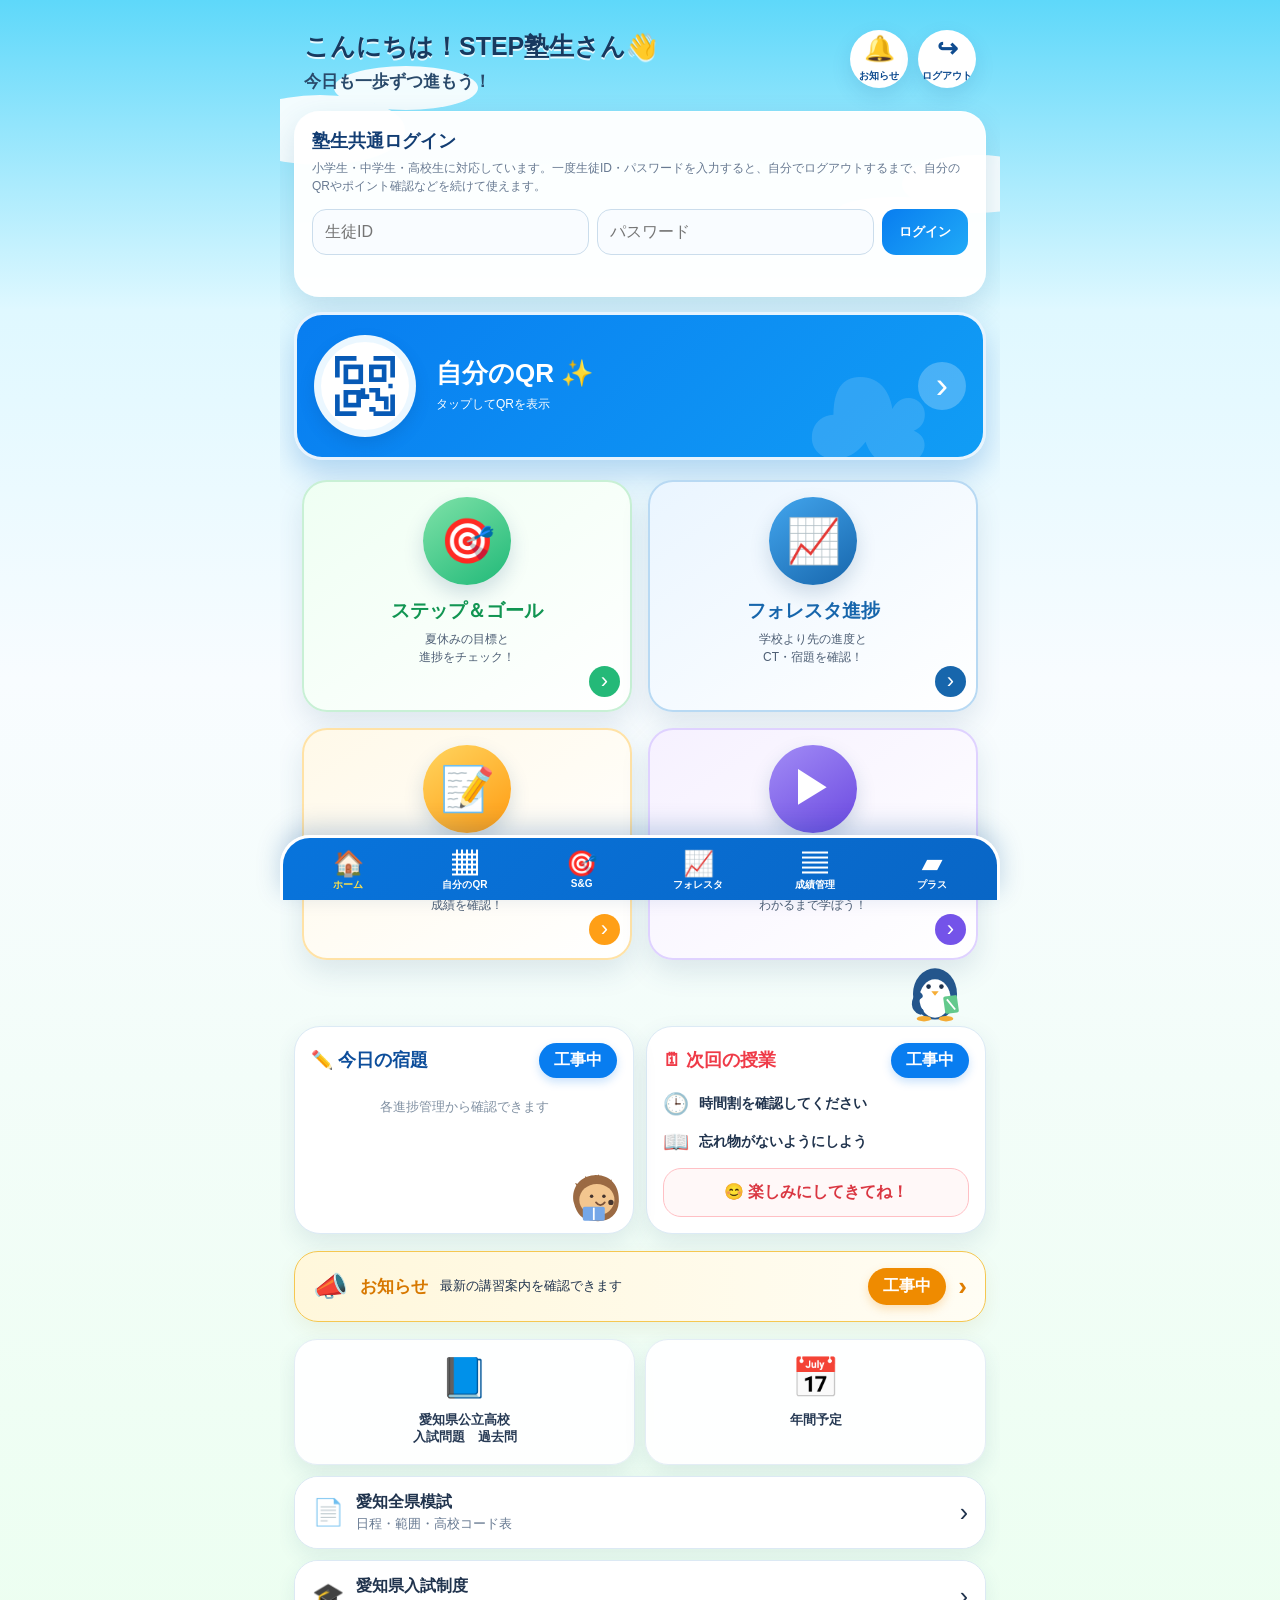
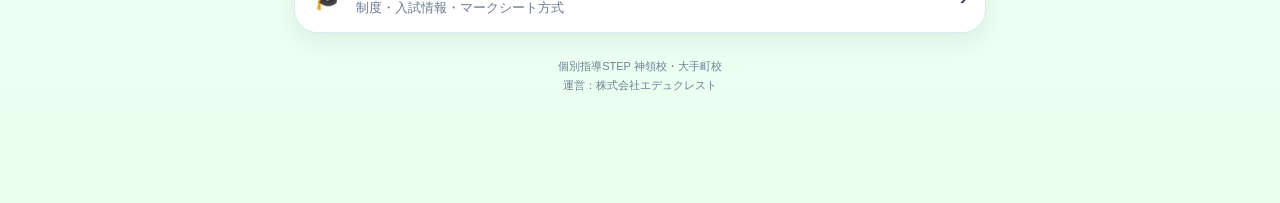
==== commit 6dc8c079: "Support elementary and high school students in STEP hub login" ====
--- a/index.html
+++ b/index.html
@@ -55,7 +55,7 @@
   <div class="top-actions"><button class="round-action" type="button" onclick="document.getElementById('noticeArea').scrollIntoView()"><span class="ico">🔔</span>お知らせ</button><button id="topLogout" class="round-action" type="button"><span class="ico">↪</span>ログアウト</button></div>
 </header>
 <section class="common-login" aria-labelledby="commonLoginTitle">
-  <div id="commonLoggedOut"><h2 id="commonLoginTitle">塾生共通ログイン</h2><p>一度生徒ID・パスワードを入力すると、自分でログアウトするまで、自分のQR・成績管理・2つの進捗管理を続けて開けます。</p><form id="commonLoginForm" class="common-fields" autocomplete="off"><input id="commonStudentId" aria-label="生徒ID" placeholder="生徒ID" autocomplete="username" required><input id="commonPassword" aria-label="パスワード" placeholder="パスワード" type="password" autocomplete="current-password" required><button id="commonLoginButton" type="submit">ログイン</button></form><div id="commonLoginMessage" class="common-message" role="alert" aria-live="polite"></div></div>
+  <div id="commonLoggedOut"><h2 id="commonLoginTitle">塾生共通ログイン</h2><p>小学生・中学生・高校生に対応しています。一度生徒ID・パスワードを入力すると、自分でログアウトするまで、自分のQRやポイント確認などを続けて使えます。</p><form id="commonLoginForm" class="common-fields" autocomplete="off"><input id="commonStudentId" aria-label="生徒ID" placeholder="生徒ID" autocomplete="username" required><input id="commonPassword" aria-label="パスワード" placeholder="パスワード" type="password" autocomplete="current-password" required><button id="commonLoginButton" type="submit">ログイン</button></form><div id="commonLoginMessage" class="common-message" role="alert" aria-live="polite"></div></div>
   <div id="commonLoggedIn" class="common-status hidden"><div class="identity-item identity-id"><span class="identity-icon" aria-hidden="true">🪪</span><small>生徒ID</small><b id="commonStudentCode"></b></div><div class="identity-item identity-name"><span class="identity-icon" aria-hidden="true"></span><small>氏名</small><b id="commonStudentName"></b></div><div class="identity-item identity-campus"><span class="identity-icon" aria-hidden="true">🏫</span><small>校舎名</small><b id="commonStudentCampus"></b></div></div>
 </section>
 <a class="hero-qr requires-common" href="./my_qr.html"><div class="qr-art"><svg viewBox="0 0 32 32" aria-hidden="true"><path d="M3 12V3h9M20 3h9v9M29 20v9h-9M12 29H3v-9"/><rect x="7" y="7" width="7" height="7"/><rect x="19" y="7" width="6" height="6"/><rect x="7" y="19" width="6" height="6"/><path d="M18 18h4v4h4v5M18 27h3M27 16h2M15 17v4h3"/></svg></div><div class="hero-copy"><b>自分のQR <span class="spark">✨</span></b><div id="homeAttendance" class="home-attendance hidden" aria-live="polite"><div class="home-attendance-item">本日の入塾<b id="homeEntryAt">―</b></div><div class="home-attendance-item">本日の退塾<b id="homeExitAt">―</b></div><div class="home-attendance-item">ポイント<b id="homePoints">―</b></div></div><span id="qrPrompt">タップしてQRを表示</span></div><div class="hero-arrow">›</div></a>
@@ -85,6 +85,8 @@
 async function commonApi(payload){const r=await fetch(await resolveCommonApiUrl(),{method:'POST',headers:{'Content-Type':'text/plain;charset=utf-8'},body:JSON.stringify(payload),cache:'no-store',redirect:'follow'});if(!r.ok)throw new Error('ログインサーバーへ接続できません。');return r.json()}
 function readCommonSession(){try{const token=localStorage.getItem(COMMON_TOKEN_KEY)||'',expiresAt=localStorage.getItem(COMMON_EXPIRES_KEY)||'';return token?{token,expiresAt}:null}catch(e){return null}}
 function saveCommonSession(token,expiresAt,profile){localStorage.setItem(COMMON_TOKEN_KEY,String(token));localStorage.setItem(COMMON_EXPIRES_KEY,String(expiresAt));if(profile)localStorage.setItem(COMMON_PROFILE_KEY,JSON.stringify(profile))}
+function saveMyQrSession(token,expiresAt){if(token)localStorage.setItem('stepMyQrSessionToken',String(token));if(expiresAt)localStorage.setItem('stepMyQrSessionExpiresAt',String(expiresAt))}
+function profileFromMyQrResult(r,studentId){return{studentId:String(r.studentId||studentId||''),name:r.name||'',campus:r.campus||'',grade:r.grade||r.schoolGrade||'',schoolLevel:r.schoolLevel||r.schoolType||''}}
 function readCommonProfile(){try{return JSON.parse(localStorage.getItem(COMMON_PROFILE_KEY)||'null')}catch(e){return null}}
 function clearCommonSession(){localStorage.removeItem(COMMON_TOKEN_KEY);localStorage.removeItem(COMMON_EXPIRES_KEY);localStorage.removeItem(COMMON_PROFILE_KEY);sessionStorage.removeItem('fsSession');sessionStorage.removeItem('studentMe');sessionStorage.removeItem('stepMyQrDisplayCache');localStorage.removeItem('stepMyQrSessionToken');localStorage.removeItem('stepMyQrSessionExpiresAt')}
 function clearSavedMyQr(){localStorage.removeItem('stepMyQrDisplayCacheV5');localStorage.removeItem('stepMyQrDisplayCacheV4');sessionStorage.removeItem('stepMyQrDisplayCache')}
@@ -92,10 +94,10 @@
 function renderCommonLogin(loggedIn,p={}){document.documentElement.classList.remove('common-session-pending');commonLoggedOut.classList.toggle('hidden',loggedIn);commonLoggedIn.classList.toggle('hidden',!loggedIn);commonStudentName.textContent=loggedIn?(p.name||'氏名未登録'):'';commonStudentCode.textContent=loggedIn?(p.studentId||'未登録'):'';commonStudentCampus.textContent=loggedIn?(p.campus||'未登録'):'';greetingName.textContent=loggedIn?(p.name||'STEP塾生'):'STEP塾生';if(!loggedIn)homeAttendance.classList.add('hidden')}
 async function refreshHomeAttendance(){const s=readCommonSession();if(!s){homeAttendance.classList.add('hidden');return}try{const r=await fetch(MY_QR_API_URL,{method:'POST',headers:{'Content-Type':'text/plain;charset=utf-8'},body:JSON.stringify({action:'myQrCommonGet',commonToken:s.token}),cache:'no-store',redirect:'follow'}).then(x=>x.json());if(!r.ok)return;homeEntryAt.textContent=r.attendance&&r.attendance.entryAt?r.attendance.entryAt:'―';homeExitAt.textContent=r.attendance&&r.attendance.exitAt?r.attendance.exitAt:'―';homePoints.textContent=Number.isFinite(Number(r.points))?String(Number(r.points))+' pt':'―';homeAttendance.classList.remove('hidden')}catch(e){}}
 async function validateCommonSession(){const s=readCommonSession();if(!s){clearCommonSession();renderCommonLogin(false);return false}const cached=readCommonProfile();if(cached)renderCommonLogin(true,cached);try{const r=await commonApi({action:'getCommonStudentSession',token:s.token});if(!r.success||r.role!=='STUDENT'||!r.profile){clearCommonSession();renderCommonLogin(false);return false}saveCommonSession(s.token,r.expiresAt||s.expiresAt,r.profile);renderCommonLogin(true,r.profile);refreshHomeAttendance();return true}catch(e){if(cached){renderCommonLogin(true,cached);return true}renderCommonLogin(false);return false}}
-commonLoginForm.addEventListener('submit',async e=>{e.preventDefault();const id=commonStudentId.value.trim(),password=commonPassword.value,b=commonLoginButton,m=commonLoginMessage;b.disabled=true;b.textContent='確認中…';m.textContent='';try{const r=await commonApi({action:'studentLogin',studentId:id,password});if(!r.success||r.role!=='STUDENT'||!r.token||!r.expiresAt||!r.profile)throw new Error(r.error||'生徒IDまたはパスワードが違います。');clearSavedMyQrForOtherStudent(r.profile);saveCommonSession(r.token,r.expiresAt,r.profile);commonStudentId.value='';commonPassword.value='';renderCommonLogin(true,r.profile);refreshHomeAttendance()}catch(err){commonPassword.value='';m.textContent=err.message||'ログインできませんでした。'}finally{b.disabled=false;b.textContent='ログイン'}});
+commonLoginForm.addEventListener('submit',async e=>{e.preventDefault();const id=commonStudentId.value.trim(),password=commonPassword.value,b=commonLoginButton,m=commonLoginMessage;b.disabled=true;b.textContent='確認中…';m.textContent='';try{let token='',expiresAt='',profile=null;try{const r=await commonApi({action:'studentLogin',studentId:id,password});if(r.success&&r.role==='STUDENT'&&r.token&&r.expiresAt&&r.profile){token=r.token;expiresAt=r.expiresAt;profile=r.profile}}catch(_e){}if(!token){const qr=await fetch(MY_QR_API_URL,{method:'POST',headers:{'Content-Type':'text/plain;charset=utf-8'},body:JSON.stringify({action:'myQrLogin',studentId:id,password}),cache:'no-store',redirect:'follow'}).then(x=>x.json());if(!qr.ok)throw new Error(qr.message||'生徒IDまたはパスワードが違います。');saveMyQrSession(qr.token,qr.expiresAt);token=qr.commonToken||'';expiresAt=qr.commonExpiresAt||qr.expiresAt||'';profile=profileFromMyQrResult(qr,id);if(!token)throw new Error('ログイン情報を共通化できませんでした。教室スタッフへ確認してください。')}clearSavedMyQrForOtherStudent(profile);saveCommonSession(token,expiresAt,profile);commonStudentId.value='';commonPassword.value='';renderCommonLogin(true,profile);refreshHomeAttendance()}catch(err){commonPassword.value='';m.textContent=err.message||'ログインできませんでした。'}finally{b.disabled=false;b.textContent='ログイン'}});
 async function logout(){const s=readCommonSession();clearSavedMyQr();clearCommonSession();renderCommonLogin(false);if(s)commonApi({action:'logout',token:s.token}).catch(()=>{})}topLogout.addEventListener('click',logout);
 document.querySelectorAll('.requires-common').forEach(link=>link.addEventListener('click',e=>{if(readCommonSession())return;e.preventDefault();commonLoginTitle.scrollIntoView({behavior:'smooth',block:'center'});commonStudentId.focus();commonLoginMessage.textContent='先に塾生共通ログインをしてください。'}));validateCommonSession();setInterval(refreshHomeAttendance,10000);
 function setupGroup(p,t){const panel=document.getElementById(p),toggle=document.getElementById(t);toggle.addEventListener('click',()=>{const open=panel.classList.toggle('open');toggle.setAttribute('aria-expanded',String(open))})}setupGroup('examPanel','examToggle');setupGroup('admissionPanel','admissionToggle');
-let deferredPrompt=null;const installBtn=document.getElementById('installBtn');window.addEventListener('beforeinstallprompt',e=>{e.preventDefault();deferredPrompt=e;installBtn.style.display='block'});installBtn.addEventListener('click',async()=>{if(!deferredPrompt)return;deferredPrompt.prompt();await deferredPrompt.userChoice;deferredPrompt=null;installBtn.style.display='none'});if('serviceWorker'in navigator)window.addEventListener('load',()=>navigator.serviceWorker.register('./sw.js?v=23').catch(()=>{}));
+let deferredPrompt=null;const installBtn=document.getElementById('installBtn');window.addEventListener('beforeinstallprompt',e=>{e.preventDefault();deferredPrompt=e;installBtn.style.display='block'});installBtn.addEventListener('click',async()=>{if(!deferredPrompt)return;deferredPrompt.prompt();await deferredPrompt.userChoice;deferredPrompt=null;installBtn.style.display='none'});if('serviceWorker'in navigator)window.addEventListener('load',()=>navigator.serviceWorker.register('./sw.js?v=25').catch(()=>{}));
 </script>
 </body></html>
